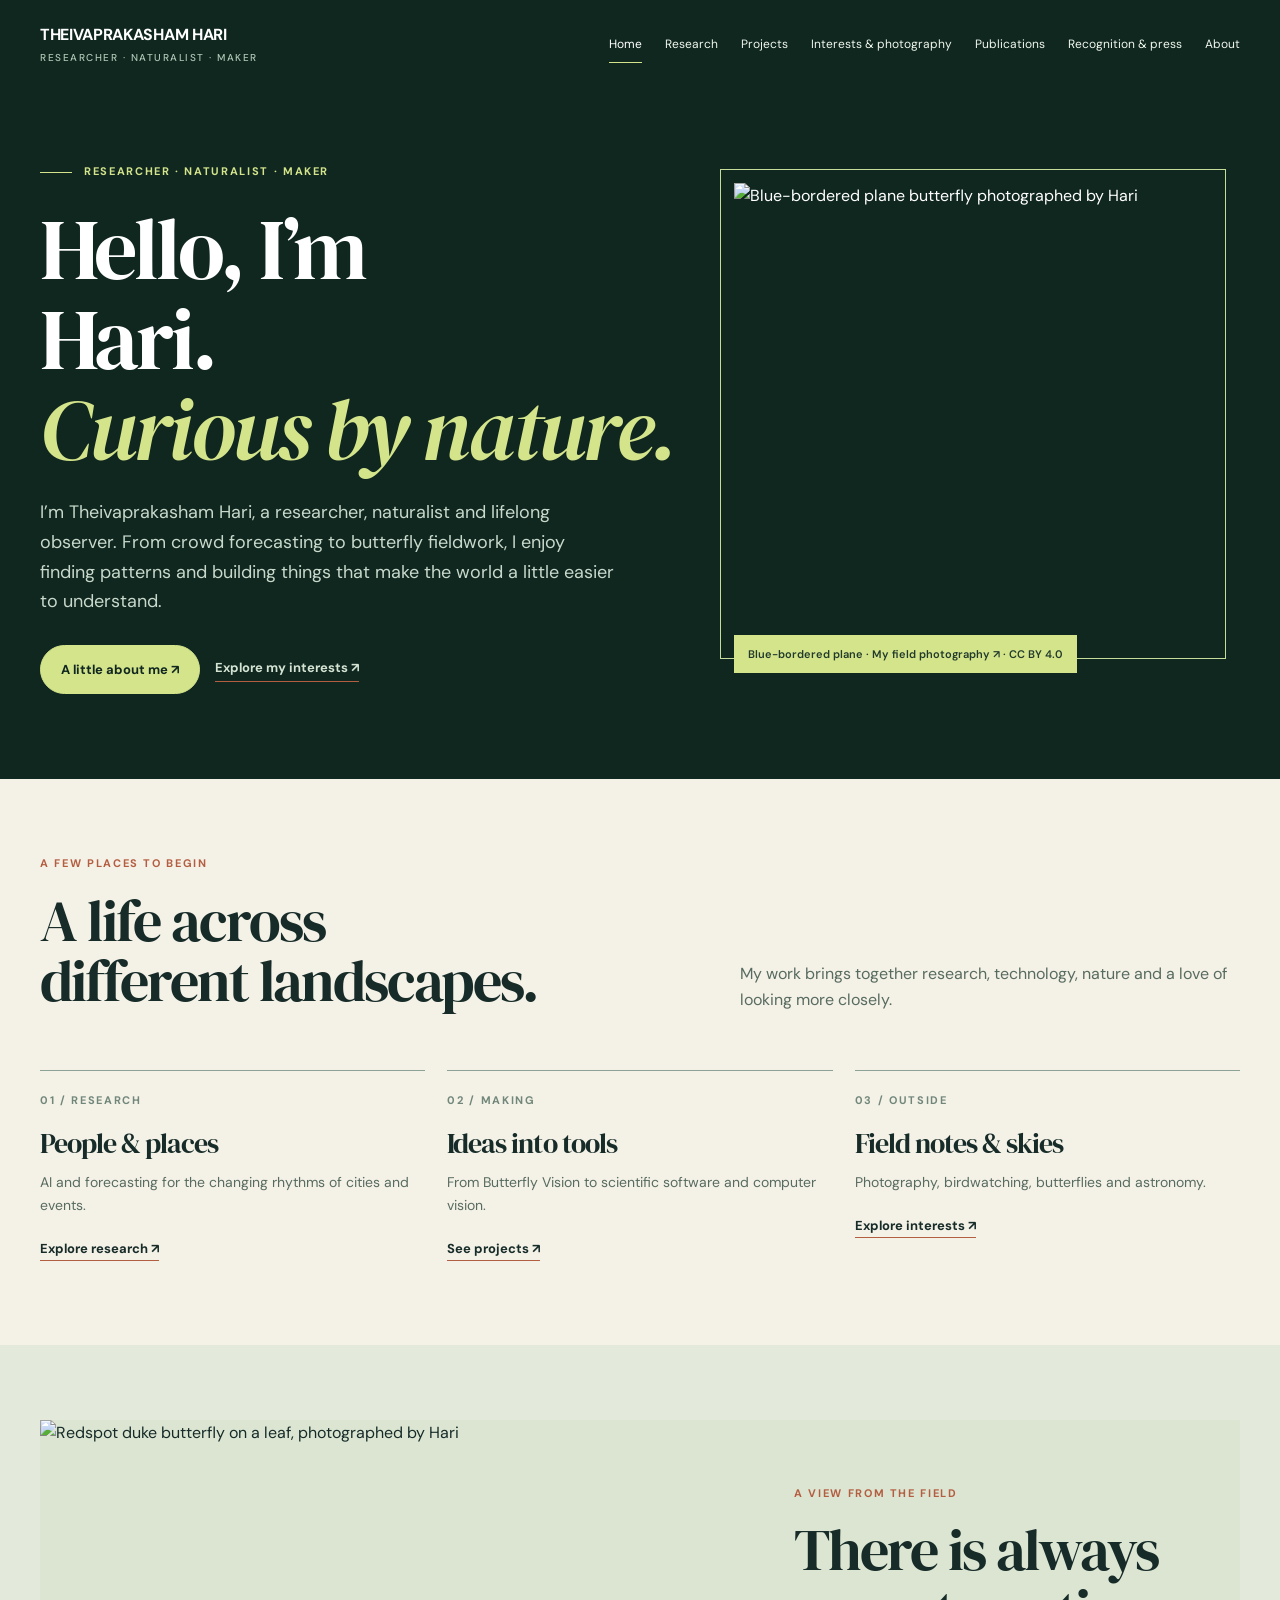
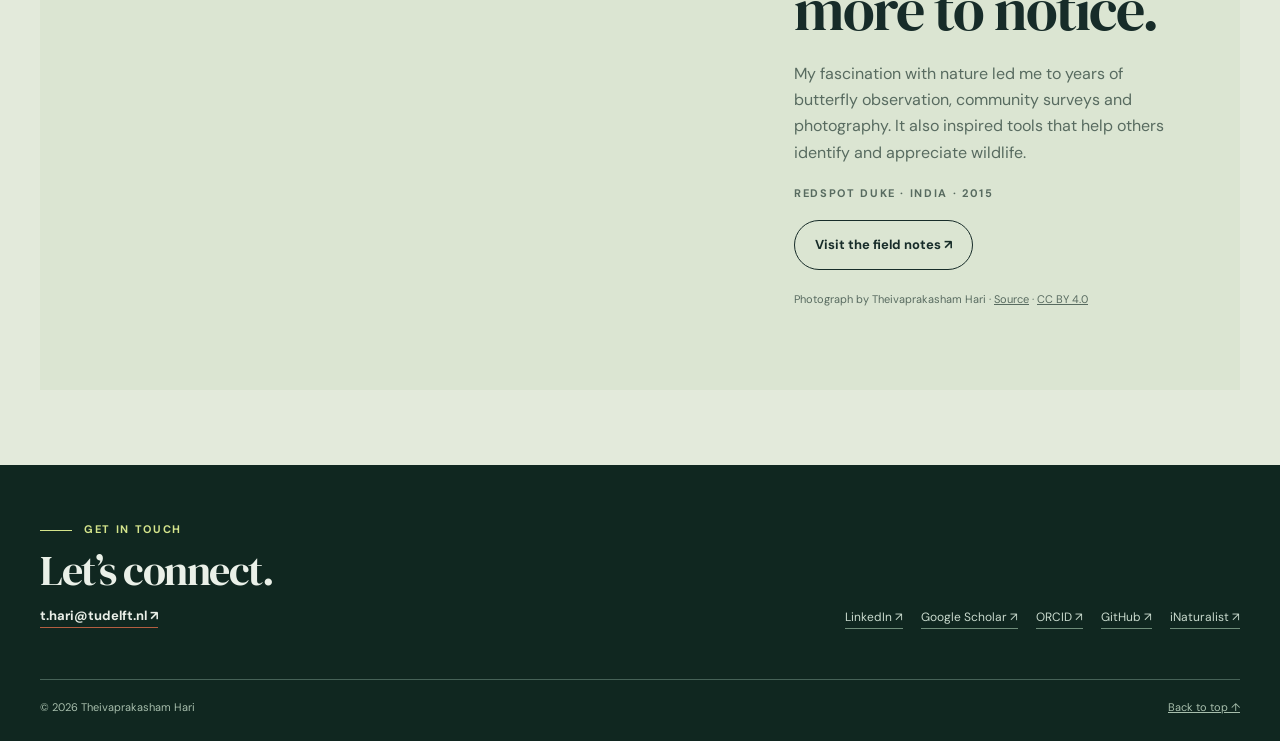
==== index.html @ 472407fd "Improve navigation contrast and photo captions" ====
<!doctype html><html lang="en"><head><meta charset="utf-8"><meta name="viewport" content="width=device-width,initial-scale=1"><meta name="description" content="Theivaprakasham Hari’s personal portfolio: research, photography, nature, projects and publications."><meta name="theme-color" content="#102720"><title>Home | Theivaprakasham Hari</title><link rel="preconnect" href="https://fonts.googleapis.com"><link rel="preconnect" href="https://fonts.gstatic.com" crossorigin><link href="https://fonts.googleapis.com/css2?family=DM+Sans:wght@400;500;600;700&family=DM+Serif+Display:ital@0;1&display=swap" rel="stylesheet"><link rel="stylesheet" href="style.css?v=20261116-nav"></head><body><a class="skip" href="#main">Skip to content</a><header class="top"><div class="wrap topline"><a class="brand" href="index.html">THEIVAPRAKASHAM HARI<small>Researcher · Naturalist · Maker</small></a><nav class="nav" aria-label="Main navigation"><a href="index.html" aria-current="page">Home</a><a href="research.html">Research</a><a href="projects.html">Projects</a><a href="interests.html">Interests & photography</a><a href="publications.html">Publications</a><a href="recognition.html">Recognition & press</a><a href="about.html">About</a></nav><details class="mobile"><summary>Menu</summary><nav aria-label="Mobile navigation"><a href="index.html" aria-current="page">Home</a><a href="research.html">Research</a><a href="projects.html">Projects</a><a href="interests.html">Interests & photography</a><a href="publications.html">Publications</a><a href="recognition.html">Recognition & press</a><a href="about.html">About</a></nav></details></div></header><main id="main"><section class="hero"><div class="wrap hero-grid"><div><div class="eyebrow">Researcher · Naturalist · Maker</div><h1>Hello, I’m<br>Hari.<br><em>Curious by nature.</em></h1><p>I’m Theivaprakasham Hari, a researcher, naturalist and lifelong observer. From crowd forecasting to butterfly fieldwork, I enjoy finding patterns and building things that make the world a little easier to understand.</p><div class="hero-actions"><a class="button light" href="about.html">A little about me ↗</a><a class="textlink" href="interests.html">Explore my interests ↗</a></div></div><div class="photo-hero"><img src="https://upload.wikimedia.org/wikipedia/commons/2/21/Bindahara_moorei_47452080.jpg" alt="Blue-bordered plane butterfly photographed by Hari"><div class="photo-caption"><a href="https://commons.wikimedia.org/wiki/File:Bindahara_moorei_47452080.jpg">Blue-bordered plane · My field photography ↗</a> · <a href="https://creativecommons.org/licenses/by/4.0/">CC BY 4.0</a></div></div></div></section><section class="section"><div class="wrap"><div class="section-head"><div><div class="kicker">A few places to begin</div><h2>A life across<br>different landscapes.</h2></div><p>My work brings together research, technology, nature and a love of looking more closely.</p></div><div class="feature-grid"><article class="feature-card"><div class="meta">01 / Research</div><h3>People &amp; places</h3><p>AI and forecasting for the changing rhythms of cities and events.</p><a class="textlink" href="research.html">Explore research ↗</a></article><article class="feature-card"><div class="meta">02 / Making</div><h3>Ideas into tools</h3><p>From Butterfly Vision to scientific software and computer vision.</p><a class="textlink" href="projects.html">See projects ↗</a></article><article class="feature-card"><div class="meta">03 / Outside</div><h3>Field notes &amp; skies</h3><p>Photography, birdwatching, butterflies and astronomy.</p><a class="textlink" href="interests.html">Explore interests ↗</a></article></div></div></section><section class="section alt"><div class="wrap image-band"><figure><img src="https://upload.wikimedia.org/wikipedia/commons/thumb/1/16/Dophla_evelina_424450911.jpg/960px-Dophla_evelina_424450911.jpg" alt="Redspot duke butterfly on a leaf, photographed by Hari" loading="lazy"></figure><div class="image-copy"><div class="kicker">A view from the field</div><h2>There is always<br>more to notice.</h2><p>My fascination with nature led me to years of butterfly observation, community surveys and photography. It also inspired tools that help others identify and appreciate wildlife.</p><p class="meta">Redspot duke · India · 2015</p><div><a class="button" href="interests.html">Visit the field notes ↗</a></div><p style="font-size:11px;margin-top:20px">Photograph by Theivaprakasham Hari · <a href="https://commons.wikimedia.org/wiki/File:Dophla_evelina_424450911.jpg">Source</a> · <a href="https://creativecommons.org/licenses/by/4.0/">CC BY 4.0</a></p></div></div></section><script>({ '#work':'research.html', '#biodiversity':'interests.html', '#publications':'publications.html', '#about':'about.html' })[location.hash] && location.replace(({ '#work':'research.html', '#biodiversity':'interests.html', '#publications':'publications.html', '#about':'about.html' })[location.hash]);</script></main><footer class="footer"><div class="wrap"><div class="footer-grid"><div><div class="eyebrow">Get in touch</div><h2>Let’s connect.</h2><a class="textlink" href="mailto:t.hari@tudelft.nl">t.hari@tudelft.nl ↗</a></div><div class="footer-nav"><a href="https://www.linkedin.com/in/theivaprakasham">LinkedIn ↗</a><a href="https://scholar.google.com/citations?user=qVr1HmcAAAAJ">Google Scholar ↗</a><a href="https://orcid.org/0000-0002-0603-8830">ORCID ↗</a><a href="https://github.com/theivaprakashamh">GitHub ↗</a><a href="https://www.inaturalist.org/users/theivaprakashamhari">iNaturalist ↗</a></div></div><div class="footnote"><span>© 2026 Theivaprakasham Hari</span><a href="#main">Back to top ↑</a></div></div></footer></body></html>
---- style.css ----
:root{--ink:#172c29;--forest:#153a30;--cream:#f4f1e7;--sage:#d5dfce;--lime:#d4e48b;--rust:#b45e41;--muted:#586b60;--line:#c4cfc0;--dark:#102720}*{box-sizing:border-box}html{scroll-behavior:smooth}body{margin:0;background:var(--cream);color:var(--ink);font:16px/1.65 'DM Sans',Arial,sans-serif}a{color:inherit}img{max-width:100%;display:block}a:focus-visible,summary:focus-visible{outline:3px solid #c16747;outline-offset:4px}.wrap{width:min(1280px,calc(100% - 80px));margin:auto}.top{background:#102720;color:#fff}.topline{min-height:90px;display:flex;align-items:center;justify-content:space-between;gap:35px}.brand{font-weight:700;text-decoration:none;line-height:1.12;white-space:nowrap;letter-spacing:-.02em}.brand small{display:block;margin-top:8px;text-transform:uppercase;color:#afc6b5;font-size:10px;letter-spacing:.15em;font-weight:500}.nav{display:flex;align-items:center;gap:23px}.nav a{font-size:12px;text-decoration:none;color:#eff7ed;white-space:nowrap;padding:8px 0;border-bottom:1px solid transparent}.nav a:hover,.nav a[aria-current=page]{border-color:var(--lime);color:white}.mobile{display:none}.hero{background:var(--dark);color:#fff}.hero-grid{display:grid;grid-template-columns:1.12fr .88fr;gap:50px;align-items:center;padding:72px 0 85px}.eyebrow,.kicker,.meta{font-size:11px;font-weight:700;text-transform:uppercase;letter-spacing:.15em}.eyebrow{color:var(--lime)}.eyebrow:before{content:'';display:inline-block;width:32px;height:1px;background:currentColor;vertical-align:middle;margin-right:12px}h1,h2,h3{font-family:'DM Serif Display',Georgia,serif;font-weight:400;letter-spacing:-.035em;line-height:1.05}h1{font-size:clamp(55px,6.7vw,100px);margin:24px 0}h1 em,h2 em{font-weight:400;color:#d4e48b}h2{font-size:clamp(39px,4.5vw,62px);margin:0 0 20px}h3{font-size:29px;margin:0 0 13px}p{margin:0 0 18px}.hero p{font-size:18px;color:#c8d9cb;max-width:580px}.photo-hero{height:490px;position:relative}.photo-hero img{width:100%;height:100%;object-fit:cover}.photo-hero:before{content:'';position:absolute;border:1px solid #c6dc9a;inset:-14px 14px 14px -14px;pointer-events:none}.photo-caption{position:absolute;bottom:0;left:0;background:var(--lime);color:#223b2d;padding:10px 14px;font-size:11px;font-weight:600}.photo-caption a{text-decoration:none}.intro{padding:80px 0 55px}.intro .lead{font-size:19px;max-width:780px;color:var(--muted)}.section{padding:75px 0}.section.alt{background:#e3eadb}.section.dark{background:var(--forest);color:white}.section.dark .muted{color:#c6d6ca}.section-head{display:flex;justify-content:space-between;align-items:end;gap:25px;margin-bottom:38px}.section-head p{max-width:500px;color:var(--muted)}.kicker{color:var(--rust);margin-bottom:18px}.lead{font-size:20px;line-height:1.65}.muted{color:var(--muted)}.button{display:inline-flex;align-items:center;gap:20px;padding:13px 20px;border:1px solid var(--ink);border-radius:100px;font-size:13px;font-weight:700;text-decoration:none}.button.light{background:var(--lime);border-color:var(--lime);color:var(--dark)}.button:hover{background:var(--ink);color:white}.hero-actions{display:flex;gap:15px;align-items:center;flex-wrap:wrap;margin-top:28px}.hero-actions .textlink{color:#d4e3d2}.textlink{font-size:13px;font-weight:700;text-decoration:none;border-bottom:1px solid var(--rust);padding-bottom:3px}.textlink:hover{border-color:currentColor}.feature-grid{display:grid;grid-template-columns:repeat(3,1fr);gap:22px}.feature-card{border-top:1px solid #8da297;padding-top:20px;min-height:200px}.feature-card .meta{color:#71877a;margin-bottom:20px}.feature-card h3{font-size:28px}.feature-card p{font-size:14px;color:var(--muted)}.image-band{display:grid;grid-template-columns:1.15fr .85fr;background:#dbe5d2}.image-band figure{margin:0;min-height:420px}.image-band img{width:100%;height:100%;max-height:530px;object-fit:cover}.image-copy{padding:clamp(35px,5vw,75px);display:flex;flex-direction:column;justify-content:center}.image-copy p{color:var(--muted)}.pagehead{background:var(--forest);color:#fff;padding:75px 0 82px}.pagehead h1{font-size:clamp(48px,6vw,76px);margin:18px 0}.pagehead p{color:#d0e0d1;max-width:740px;font-size:18px}.split{display:grid;grid-template-columns:.68fr 1.32fr;gap:70px}.split h2{font-size:clamp(36px,4vw,55px)}.stack{border-top:1px solid var(--line)}.row{display:grid;grid-template-columns:150px 1fr;gap:30px;padding:27px 0;border-bottom:1px solid var(--line)}.row .meta{color:#718477}.row h3{font-size:26px}.row p{font-size:15px;color:var(--muted);max-width:680px}.row .textlink{display:inline-block;margin-top:2px}.grid2{display:grid;grid-template-columns:repeat(2,1fr);gap:22px}.project{background:#e5ebdd;padding:32px;display:flex;flex-direction:column;min-height:260px}.project:nth-child(3n+2){background:#efdfcf}.project:nth-child(3n){background:#d8e3d4}.project p{color:var(--muted);font-size:15px}.project .textlink{align-self:flex-start;margin-top:auto}.gallery{display:grid;grid-template-columns:1.05fr .95fr;gap:24px}.gallery figure{margin:0}.gallery img{width:100%;height:400px;object-fit:cover}.gallery figure:nth-child(2) img{object-position:center}.gallery figcaption{font-size:12px;color:#60776b;padding:12px 0;line-height:1.6}.interest-list{display:grid;grid-template-columns:repeat(2,1fr);gap:0 50px}.interest{border-top:1px solid var(--line);padding:28px 0}.interest p{color:var(--muted)}.callout{background:var(--dark);color:white;padding:42px}.callout h3{color:var(--lime);font-size:36px}.callout p{color:#c9d9ce}.portrait{width:100%;aspect-ratio:1/1;object-fit:cover;max-width:420px}.about-cols{display:grid;grid-template-columns:.75fr 1.25fr;gap:75px}.milestone{display:grid;grid-template-columns:80px 1fr;gap:22px;border-top:1px solid var(--line);padding:22px 0}.milestone p{font-size:15px;color:var(--muted)}.footer{background:var(--dark);color:#eaf0e8;padding:55px 0 25px}.footer-grid{display:flex;justify-content:space-between;gap:25px;align-items:end}.footer h2{font-size:42px;margin:10px 0}.footer-nav{display:flex;gap:18px;flex-wrap:wrap}.footer-nav a{font-size:12px;color:#c9dacd;text-decoration:none;border-bottom:1px solid #6f8d7a}.footnote{margin-top:50px;border-top:1px solid #466257;padding-top:18px;font-size:11px;color:#a7beac;display:flex;justify-content:space-between}.skip{position:absolute;top:-100px;background:white;color:black;z-index:20;padding:10px}.skip:focus{top:0}@media(max-width:1050px){.nav{gap:12px}.nav a{font-size:11px}}@media(max-width:850px){.wrap{width:calc(100% - 40px)}.topline{min-height:72px}.nav{display:none}.mobile{display:block;position:relative}.mobile summary{cursor:pointer;list-style:none;border:1px solid #789185;border-radius:30px;padding:7px 14px;font-size:13px}.mobile summary::-webkit-details-marker{display:none}.mobile nav{position:absolute;z-index:10;right:0;top:43px;background:#17382d;padding:16px 25px;min-width:225px;box-shadow:0 15px 30px #0004}.mobile nav a{display:block;text-decoration:none;padding:9px 0;color:white;font-size:14px}.mobile a[aria-current=page]{color:var(--lime)}.hero-grid{grid-template-columns:1fr;gap:45px;padding:58px 0 55px}.photo-hero{height:350px}.section{padding:58px 0}.intro{padding:55px 0 35px}.feature-grid{grid-template-columns:1fr}.feature-card{min-height:0;padding-bottom:20px}.image-band,.split,.about-cols{grid-template-columns:1fr;gap:0}.image-band figure{min-height:280px}.image-band img{height:320px}.split>div:first-child{margin-bottom:25px}.gallery img{height:300px}.pagehead{padding:55px 0 60px}.footer-grid{align-items:start;flex-direction:column}}@media(max-width:540px){.grid2,.gallery,.interest-list{grid-template-columns:1fr}.row{grid-template-columns:1fr;gap:8px}.gallery img{height:310px}.hero h1{font-size:54px}.section-head{display:block}.photo-hero{height:300px}.footnote{gap:20px;flex-wrap:wrap}}@media(prefers-reduced-motion:reduce){html{scroll-behavior:auto}}
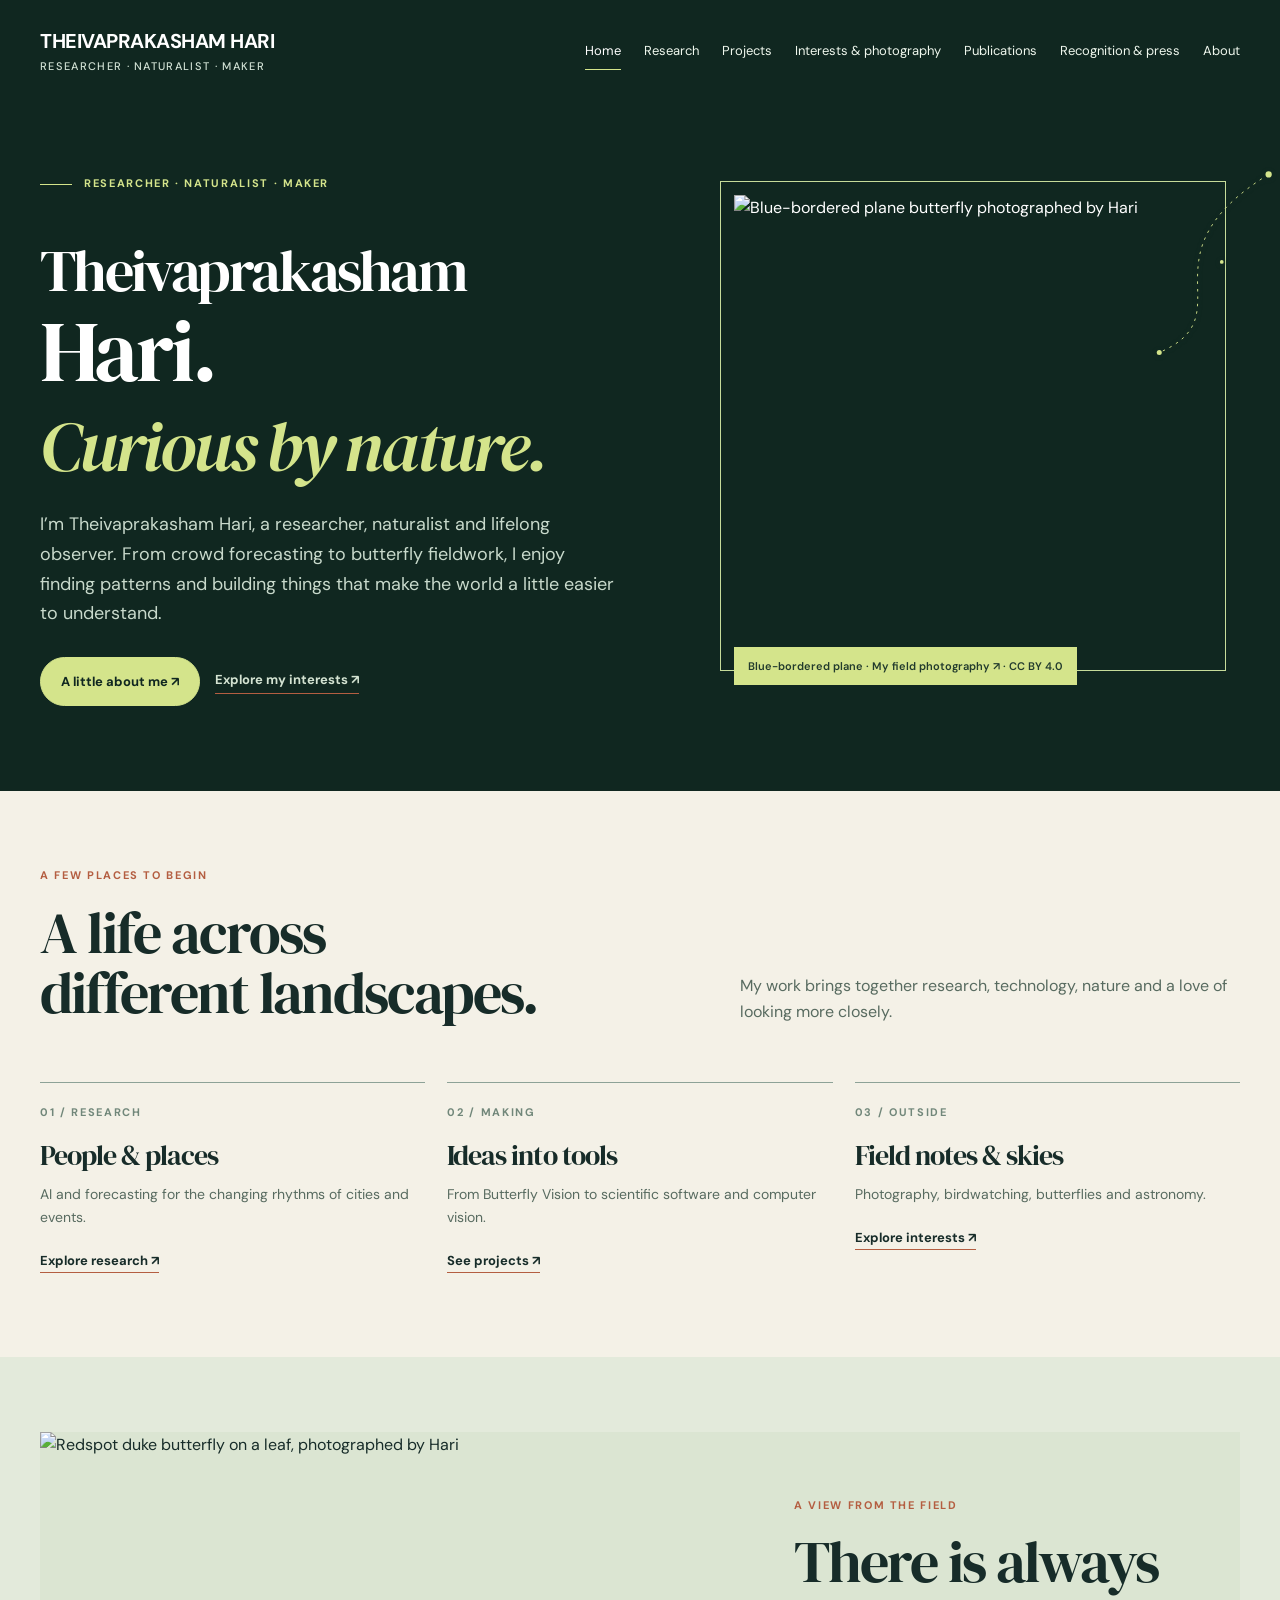
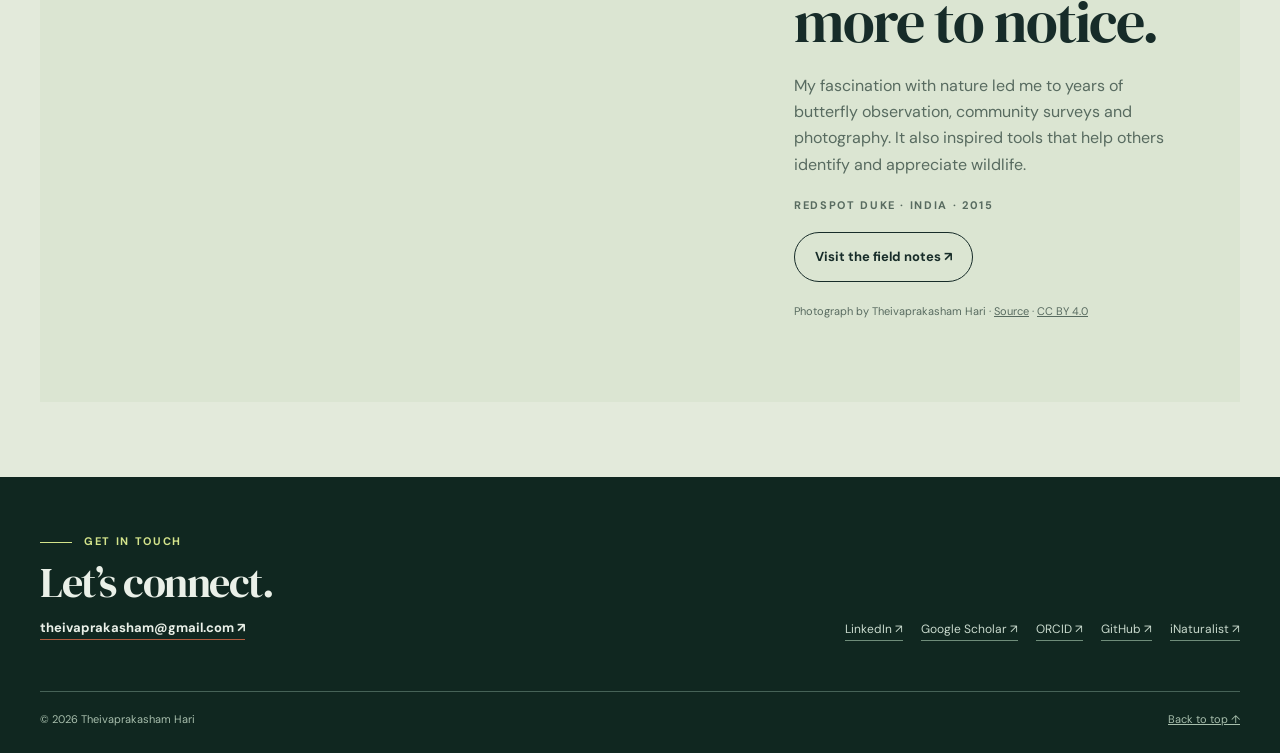
==== commit ff36f7f6: "Refresh personal introduction and responsive navigation" ====
--- a/index.html
+++ b/index.html
@@ -1 +1 @@
-<!doctype html><html lang="en"><head><meta charset="utf-8"><meta name="viewport" content="width=device-width,initial-scale=1"><meta name="description" content="Theivaprakasham Hari’s personal portfolio: research, photography, nature, projects and publications."><meta name="theme-color" content="#102720"><title>Home | Theivaprakasham Hari</title><link rel="preconnect" href="https://fonts.googleapis.com"><link rel="preconnect" href="https://fonts.gstatic.com" crossorigin><link href="https://fonts.googleapis.com/css2?family=DM+Sans:wght@400;500;600;700&family=DM+Serif+Display:ital@0;1&display=swap" rel="stylesheet"><link rel="stylesheet" href="style.css?v=20261116-nav"></head><body><a class="skip" href="#main">Skip to content</a><header class="top"><div class="wrap topline"><a class="brand" href="index.html">THEIVAPRAKASHAM HARI<small>Researcher · Naturalist · Maker</small></a><nav class="nav" aria-label="Main navigation"><a href="index.html" aria-current="page">Home</a><a href="research.html">Research</a><a href="projects.html">Projects</a><a href="interests.html">Interests & photography</a><a href="publications.html">Publications</a><a href="recognition.html">Recognition & press</a><a href="about.html">About</a></nav><details class="mobile"><summary>Menu</summary><nav aria-label="Mobile navigation"><a href="index.html" aria-current="page">Home</a><a href="research.html">Research</a><a href="projects.html">Projects</a><a href="interests.html">Interests & photography</a><a href="publications.html">Publications</a><a href="recognition.html">Recognition & press</a><a href="about.html">About</a></nav></details></div></header><main id="main"><section class="hero"><div class="wrap hero-grid"><div><div class="eyebrow">Researcher · Naturalist · Maker</div><h1>Hello, I’m<br>Hari.<br><em>Curious by nature.</em></h1><p>I’m Theivaprakasham Hari, a researcher, naturalist and lifelong observer. From crowd forecasting to butterfly fieldwork, I enjoy finding patterns and building things that make the world a little easier to understand.</p><div class="hero-actions"><a class="button light" href="about.html">A little about me ↗</a><a class="textlink" href="interests.html">Explore my interests ↗</a></div></div><div class="photo-hero"><img src="https://upload.wikimedia.org/wikipedia/commons/2/21/Bindahara_moorei_47452080.jpg" alt="Blue-bordered plane butterfly photographed by Hari"><div class="photo-caption"><a href="https://commons.wikimedia.org/wiki/File:Bindahara_moorei_47452080.jpg">Blue-bordered plane · My field photography ↗</a> · <a href="https://creativecommons.org/licenses/by/4.0/">CC BY 4.0</a></div></div></div></section><section class="section"><div class="wrap"><div class="section-head"><div><div class="kicker">A few places to begin</div><h2>A life across<br>different landscapes.</h2></div><p>My work brings together research, technology, nature and a love of looking more closely.</p></div><div class="feature-grid"><article class="feature-card"><div class="meta">01 / Research</div><h3>People &amp; places</h3><p>AI and forecasting for the changing rhythms of cities and events.</p><a class="textlink" href="research.html">Explore research ↗</a></article><article class="feature-card"><div class="meta">02 / Making</div><h3>Ideas into tools</h3><p>From Butterfly Vision to scientific software and computer vision.</p><a class="textlink" href="projects.html">See projects ↗</a></article><article class="feature-card"><div class="meta">03 / Outside</div><h3>Field notes &amp; skies</h3><p>Photography, birdwatching, butterflies and astronomy.</p><a class="textlink" href="interests.html">Explore interests ↗</a></article></div></div></section><section class="section alt"><div class="wrap image-band"><figure><img src="https://upload.wikimedia.org/wikipedia/commons/thumb/1/16/Dophla_evelina_424450911.jpg/960px-Dophla_evelina_424450911.jpg" alt="Redspot duke butterfly on a leaf, photographed by Hari" loading="lazy"></figure><div class="image-copy"><div class="kicker">A view from the field</div><h2>There is always<br>more to notice.</h2><p>My fascination with nature led me to years of butterfly observation, community surveys and photography. It also inspired tools that help others identify and appreciate wildlife.</p><p class="meta">Redspot duke · India · 2015</p><div><a class="button" href="interests.html">Visit the field notes ↗</a></div><p style="font-size:11px;margin-top:20px">Photograph by Theivaprakasham Hari · <a href="https://commons.wikimedia.org/wiki/File:Dophla_evelina_424450911.jpg">Source</a> · <a href="https://creativecommons.org/licenses/by/4.0/">CC BY 4.0</a></p></div></div></section><script>({ '#work':'research.html', '#biodiversity':'interests.html', '#publications':'publications.html', '#about':'about.html' })[location.hash] && location.replace(({ '#work':'research.html', '#biodiversity':'interests.html', '#publications':'publications.html', '#about':'about.html' })[location.hash]);</script></main><footer class="footer"><div class="wrap"><div class="footer-grid"><div><div class="eyebrow">Get in touch</div><h2>Let’s connect.</h2><a class="textlink" href="mailto:t.hari@tudelft.nl">t.hari@tudelft.nl ↗</a></div><div class="footer-nav"><a href="https://www.linkedin.com/in/theivaprakasham">LinkedIn ↗</a><a href="https://scholar.google.com/citations?user=qVr1HmcAAAAJ">Google Scholar ↗</a><a href="https://orcid.org/0000-0002-0603-8830">ORCID ↗</a><a href="https://github.com/theivaprakashamh">GitHub ↗</a><a href="https://www.inaturalist.org/users/theivaprakashamhari">iNaturalist ↗</a></div></div><div class="footnote"><span>© 2026 Theivaprakasham Hari</span><a href="#main">Back to top ↑</a></div></div></footer></body></html>+<!doctype html><html lang="en"><head><meta charset="utf-8"><meta name="viewport" content="width=device-width,initial-scale=1"><meta name="description" content="Theivaprakasham Hari’s personal portfolio: research, photography, nature, projects and publications."><meta name="theme-color" content="#102720"><title>Home | Theivaprakasham Hari</title><link rel="preconnect" href="https://fonts.googleapis.com"><link rel="preconnect" href="https://fonts.gstatic.com" crossorigin><link href="https://fonts.googleapis.com/css2?family=DM+Sans:wght@400;500;600;700&family=DM+Serif+Display:ital@0;1&display=swap" rel="stylesheet"><link rel="stylesheet" href="style.css?v=20261116-personal"></head><body><a class="skip" href="#main">Skip to content</a><header class="top"><div class="wrap topline"><a class="brand" href="index.html?v=20261116-personal">THEIVAPRAKASHAM HARI<small>Researcher · Naturalist · Maker</small></a><nav class="nav" aria-label="Main navigation"><a href="index.html?v=20261116-personal" aria-current="page">Home</a><a href="research.html?v=20261116-personal">Research</a><a href="projects.html?v=20261116-personal">Projects</a><a href="interests.html?v=20261116-personal">Interests & photography</a><a href="publications.html?v=20261116-personal">Publications</a><a href="recognition.html?v=20261116-personal">Recognition & press</a><a href="about.html?v=20261116-personal">About</a></nav><details class="mobile"><summary>Menu</summary><nav aria-label="Mobile navigation"><a href="index.html?v=20261116-personal" aria-current="page">Home</a><a href="research.html?v=20261116-personal">Research</a><a href="projects.html?v=20261116-personal">Projects</a><a href="interests.html?v=20261116-personal">Interests & photography</a><a href="publications.html?v=20261116-personal">Publications</a><a href="recognition.html?v=20261116-personal">Recognition & press</a><a href="about.html?v=20261116-personal">About</a></nav></details></div></header><main id="main"><section class="hero"><div class="wrap hero-grid"><div><div class="eyebrow">Researcher · Naturalist · Maker</div><h1 class="hero-title"><span>Theivaprakasham</span><br>Hari.<br><em>Curious by nature.</em></h1><p>I’m Theivaprakasham Hari, a researcher, naturalist and lifelong observer. From crowd forecasting to butterfly fieldwork, I enjoy finding patterns and building things that make the world a little easier to understand.</p><div class="hero-actions"><a class="button light" href="about.html?v=20261116-personal">A little about me ↗</a><a class="textlink" href="interests.html?v=20261116-personal">Explore my interests ↗</a></div></div><div class="photo-hero"><svg class="field-trail" viewBox="0 0 200 340" fill="none" aria-hidden="true"><path d="M10 310 C150 250 -25 155 185 25" stroke="currentColor" stroke-width="1.5" stroke-dasharray="4 8"/><circle cx="10" cy="310" r="4" fill="currentColor"/><circle cx="185" cy="25" r="5" fill="currentColor"/><circle cx="110" cy="165" r="3" fill="currentColor"/></svg><img src="https://upload.wikimedia.org/wikipedia/commons/2/21/Bindahara_moorei_47452080.jpg" alt="Blue-bordered plane butterfly photographed by Hari"><div class="photo-caption"><a href="https://commons.wikimedia.org/wiki/File:Bindahara_moorei_47452080.jpg">Blue-bordered plane · My field photography ↗</a> · <a href="https://creativecommons.org/licenses/by/4.0/">CC BY 4.0</a></div></div></div></section><section class="section"><div class="wrap"><div class="section-head"><div><div class="kicker">A few places to begin</div><h2>A life across<br>different landscapes.</h2></div><p>My work brings together research, technology, nature and a love of looking more closely.</p></div><div class="feature-grid"><article class="feature-card"><div class="meta">01 / Research</div><h3>People &amp; places</h3><p>AI and forecasting for the changing rhythms of cities and events.</p><a class="textlink" href="research.html?v=20261116-personal">Explore research ↗</a></article><article class="feature-card"><div class="meta">02 / Making</div><h3>Ideas into tools</h3><p>From Butterfly Vision to scientific software and computer vision.</p><a class="textlink" href="projects.html?v=20261116-personal">See projects ↗</a></article><article class="feature-card"><div class="meta">03 / Outside</div><h3>Field notes &amp; skies</h3><p>Photography, birdwatching, butterflies and astronomy.</p><a class="textlink" href="interests.html?v=20261116-personal">Explore interests ↗</a></article></div></div></section><section class="section alt"><div class="wrap image-band"><figure><img src="https://upload.wikimedia.org/wikipedia/commons/thumb/1/16/Dophla_evelina_424450911.jpg/960px-Dophla_evelina_424450911.jpg" alt="Redspot duke butterfly on a leaf, photographed by Hari" loading="lazy"></figure><div class="image-copy"><div class="kicker">A view from the field</div><h2>There is always<br>more to notice.</h2><p>My fascination with nature led me to years of butterfly observation, community surveys and photography. It also inspired tools that help others identify and appreciate wildlife.</p><p class="meta">Redspot duke · India · 2015</p><div><a class="button" href="interests.html?v=20261116-personal">Visit the field notes ↗</a></div><p style="font-size:11px;margin-top:20px">Photograph by Theivaprakasham Hari · <a href="https://commons.wikimedia.org/wiki/File:Dophla_evelina_424450911.jpg">Source</a> · <a href="https://creativecommons.org/licenses/by/4.0/">CC BY 4.0</a></p></div></div></section><script>({ '#work':'research.html', '#biodiversity':'interests.html', '#publications':'publications.html', '#about':'about.html' })[location.hash] && location.replace(({ '#work':'research.html', '#biodiversity':'interests.html', '#publications':'publications.html', '#about':'about.html' })[location.hash]);</script></main><footer class="footer"><div class="wrap"><div class="footer-grid"><div><div class="eyebrow">Get in touch</div><h2>Let’s connect.</h2><a class="textlink" href="mailto:theivaprakasham@gmail.com">theivaprakasham@gmail.com ↗</a></div><div class="footer-nav"><a href="https://www.linkedin.com/in/theivaprakasham">LinkedIn ↗</a><a href="https://scholar.google.com/citations?user=qVr1HmcAAAAJ">Google Scholar ↗</a><a href="https://orcid.org/0000-0002-0603-8830">ORCID ↗</a><a href="https://github.com/theivaprakashamh">GitHub ↗</a><a href="https://www.inaturalist.org/users/theivaprakashamhari">iNaturalist ↗</a></div></div><div class="footnote"><span>© 2026 Theivaprakasham Hari</span><a href="#main">Back to top ↑</a></div></div></footer></body></html>
--- a/style.css
+++ b/style.css
@@ -1,2 +1,27 @@
 
 :root{--ink:#172c29;--forest:#153a30;--cream:#f4f1e7;--sage:#d5dfce;--lime:#d4e48b;--rust:#b45e41;--muted:#586b60;--line:#c4cfc0;--dark:#102720}*{box-sizing:border-box}html{scroll-behavior:smooth}body{margin:0;background:var(--cream);color:var(--ink);font:16px/1.65 'DM Sans',Arial,sans-serif}a{color:inherit}img{max-width:100%;display:block}a:focus-visible,summary:focus-visible{outline:3px solid #c16747;outline-offset:4px}.wrap{width:min(1280px,calc(100% - 80px));margin:auto}.top{background:#102720;color:#fff}.topline{min-height:90px;display:flex;align-items:center;justify-content:space-between;gap:35px}.brand{font-weight:700;text-decoration:none;line-height:1.12;white-space:nowrap;letter-spacing:-.02em}.brand small{display:block;margin-top:8px;text-transform:uppercase;color:#afc6b5;font-size:10px;letter-spacing:.15em;font-weight:500}.nav{display:flex;align-items:center;gap:23px}.nav a{font-size:12px;text-decoration:none;color:#eff7ed;white-space:nowrap;padding:8px 0;border-bottom:1px solid transparent}.nav a:hover,.nav a[aria-current=page]{border-color:var(--lime);color:white}.mobile{display:none}.hero{background:var(--dark);color:#fff}.hero-grid{display:grid;grid-template-columns:1.12fr .88fr;gap:50px;align-items:center;padding:72px 0 85px}.eyebrow,.kicker,.meta{font-size:11px;font-weight:700;text-transform:uppercase;letter-spacing:.15em}.eyebrow{color:var(--lime)}.eyebrow:before{content:'';display:inline-block;width:32px;height:1px;background:currentColor;vertical-align:middle;margin-right:12px}h1,h2,h3{font-family:'DM Serif Display',Georgia,serif;font-weight:400;letter-spacing:-.035em;line-height:1.05}h1{font-size:clamp(55px,6.7vw,100px);margin:24px 0}h1 em,h2 em{font-weight:400;color:#d4e48b}h2{font-size:clamp(39px,4.5vw,62px);margin:0 0 20px}h3{font-size:29px;margin:0 0 13px}p{margin:0 0 18px}.hero p{font-size:18px;color:#c8d9cb;max-width:580px}.photo-hero{height:490px;position:relative}.photo-hero img{width:100%;height:100%;object-fit:cover}.photo-hero:before{content:'';position:absolute;border:1px solid #c6dc9a;inset:-14px 14px 14px -14px;pointer-events:none}.photo-caption{position:absolute;bottom:0;left:0;background:var(--lime);color:#223b2d;padding:10px 14px;font-size:11px;font-weight:600}.photo-caption a{text-decoration:none}.intro{padding:80px 0 55px}.intro .lead{font-size:19px;max-width:780px;color:var(--muted)}.section{padding:75px 0}.section.alt{background:#e3eadb}.section.dark{background:var(--forest);color:white}.section.dark .muted{color:#c6d6ca}.section-head{display:flex;justify-content:space-between;align-items:end;gap:25px;margin-bottom:38px}.section-head p{max-width:500px;color:var(--muted)}.kicker{color:var(--rust);margin-bottom:18px}.lead{font-size:20px;line-height:1.65}.muted{color:var(--muted)}.button{display:inline-flex;align-items:center;gap:20px;padding:13px 20px;border:1px solid var(--ink);border-radius:100px;font-size:13px;font-weight:700;text-decoration:none}.button.light{background:var(--lime);border-color:var(--lime);color:var(--dark)}.button:hover{background:var(--ink);color:white}.hero-actions{display:flex;gap:15px;align-items:center;flex-wrap:wrap;margin-top:28px}.hero-actions .textlink{color:#d4e3d2}.textlink{font-size:13px;font-weight:700;text-decoration:none;border-bottom:1px solid var(--rust);padding-bottom:3px}.textlink:hover{border-color:currentColor}.feature-grid{display:grid;grid-template-columns:repeat(3,1fr);gap:22px}.feature-card{border-top:1px solid #8da297;padding-top:20px;min-height:200px}.feature-card .meta{color:#71877a;margin-bottom:20px}.feature-card h3{font-size:28px}.feature-card p{font-size:14px;color:var(--muted)}.image-band{display:grid;grid-template-columns:1.15fr .85fr;background:#dbe5d2}.image-band figure{margin:0;min-height:420px}.image-band img{width:100%;height:100%;max-height:530px;object-fit:cover}.image-copy{padding:clamp(35px,5vw,75px);display:flex;flex-direction:column;justify-content:center}.image-copy p{color:var(--muted)}.pagehead{background:var(--forest);color:#fff;padding:75px 0 82px}.pagehead h1{font-size:clamp(48px,6vw,76px);margin:18px 0}.pagehead p{color:#d0e0d1;max-width:740px;font-size:18px}.split{display:grid;grid-template-columns:.68fr 1.32fr;gap:70px}.split h2{font-size:clamp(36px,4vw,55px)}.stack{border-top:1px solid var(--line)}.row{display:grid;grid-template-columns:150px 1fr;gap:30px;padding:27px 0;border-bottom:1px solid var(--line)}.row .meta{color:#718477}.row h3{font-size:26px}.row p{font-size:15px;color:var(--muted);max-width:680px}.row .textlink{display:inline-block;margin-top:2px}.grid2{display:grid;grid-template-columns:repeat(2,1fr);gap:22px}.project{background:#e5ebdd;padding:32px;display:flex;flex-direction:column;min-height:260px}.project:nth-child(3n+2){background:#efdfcf}.project:nth-child(3n){background:#d8e3d4}.project p{color:var(--muted);font-size:15px}.project .textlink{align-self:flex-start;margin-top:auto}.gallery{display:grid;grid-template-columns:1.05fr .95fr;gap:24px}.gallery figure{margin:0}.gallery img{width:100%;height:400px;object-fit:cover}.gallery figure:nth-child(2) img{object-position:center}.gallery figcaption{font-size:12px;color:#60776b;padding:12px 0;line-height:1.6}.interest-list{display:grid;grid-template-columns:repeat(2,1fr);gap:0 50px}.interest{border-top:1px solid var(--line);padding:28px 0}.interest p{color:var(--muted)}.callout{background:var(--dark);color:white;padding:42px}.callout h3{color:var(--lime);font-size:36px}.callout p{color:#c9d9ce}.portrait{width:100%;aspect-ratio:1/1;object-fit:cover;max-width:420px}.about-cols{display:grid;grid-template-columns:.75fr 1.25fr;gap:75px}.milestone{display:grid;grid-template-columns:80px 1fr;gap:22px;border-top:1px solid var(--line);padding:22px 0}.milestone p{font-size:15px;color:var(--muted)}.footer{background:var(--dark);color:#eaf0e8;padding:55px 0 25px}.footer-grid{display:flex;justify-content:space-between;gap:25px;align-items:end}.footer h2{font-size:42px;margin:10px 0}.footer-nav{display:flex;gap:18px;flex-wrap:wrap}.footer-nav a{font-size:12px;color:#c9dacd;text-decoration:none;border-bottom:1px solid #6f8d7a}.footnote{margin-top:50px;border-top:1px solid #466257;padding-top:18px;font-size:11px;color:#a7beac;display:flex;justify-content:space-between}.skip{position:absolute;top:-100px;background:white;color:black;z-index:20;padding:10px}.skip:focus{top:0}@media(max-width:1050px){.nav{gap:12px}.nav a{font-size:11px}}@media(max-width:850px){.wrap{width:calc(100% - 40px)}.topline{min-height:72px}.nav{display:none}.mobile{display:block;position:relative}.mobile summary{cursor:pointer;list-style:none;border:1px solid #789185;border-radius:30px;padding:7px 14px;font-size:13px}.mobile summary::-webkit-details-marker{display:none}.mobile nav{position:absolute;z-index:10;right:0;top:43px;background:#17382d;padding:16px 25px;min-width:225px;box-shadow:0 15px 30px #0004}.mobile nav a{display:block;text-decoration:none;padding:9px 0;color:white;font-size:14px}.mobile a[aria-current=page]{color:var(--lime)}.hero-grid{grid-template-columns:1fr;gap:45px;padding:58px 0 55px}.photo-hero{height:350px}.section{padding:58px 0}.intro{padding:55px 0 35px}.feature-grid{grid-template-columns:1fr}.feature-card{min-height:0;padding-bottom:20px}.image-band,.split,.about-cols{grid-template-columns:1fr;gap:0}.image-band figure{min-height:280px}.image-band img{height:320px}.split>div:first-child{margin-bottom:25px}.gallery img{height:300px}.pagehead{padding:55px 0 60px}.footer-grid{align-items:start;flex-direction:column}}@media(max-width:540px){.grid2,.gallery,.interest-list{grid-template-columns:1fr}.row{grid-template-columns:1fr;gap:8px}.gallery img{height:310px}.hero h1{font-size:54px}.section-head{display:block}.photo-hero{height:300px}.footnote{gap:20px;flex-wrap:wrap}}@media(prefers-reduced-motion:reduce){html{scroll-behavior:auto}}
+
+
+/* Personal identity and responsive navigation */
+.topline{min-height:102px;gap:26px}
+.brand{font-size:20px;letter-spacing:-.025em;color:#fff}
+.brand small{font-size:11px;letter-spacing:.12em;color:#d1e1d4}
+.nav a{font-size:13px;color:#eff7ed}
+.hero-grid>div,.split>div,.about-cols>div{min-width:0}
+.hero-title span{font-size:clamp(2.15rem,4.5vw,4.65rem);letter-spacing:-.045em;overflow-wrap:anywhere}
+.hero-title em{font-size:clamp(2.75rem,5.5vw,5.6rem)}
+.photo-hero{isolation:isolate}
+.photo-hero img{position:relative;z-index:1}
+.photo-caption{z-index:2}
+.field-trail{position:absolute;z-index:2;width:125px;height:220px;right:-38px;top:-40px;color:#d4e48b;pointer-events:none;filter:drop-shadow(0 1px 2px #102720)}
+.field-trail path{stroke-dashoffset:150;animation:trace 16s linear infinite}
+.field-trail circle{animation:twinkle 4s ease-in-out infinite alternate}
+.field-trail circle:nth-of-type(2){animation-delay:-1.5s}
+@keyframes trace{to{stroke-dashoffset:0}}
+@keyframes twinkle{from{opacity:.45}to{opacity:1}}
+.feature-card{transition:transform .25s ease,border-color .25s ease}
+.feature-card:hover{transform:translateY(-5px);border-color:var(--rust)}
+@media(max-width:1160px){.nav{display:none}.mobile{display:block;position:relative}.mobile summary{cursor:pointer;list-style:none;border:1px solid #a8bfb0;border-radius:30px;padding:8px 15px;font-size:14px}.mobile summary::-webkit-details-marker{display:none}.mobile nav{position:absolute;z-index:10;right:0;top:45px;background:#17382d;padding:16px 25px;min-width:225px;box-shadow:0 15px 30px #0004}.mobile nav a{display:block;text-decoration:none;padding:9px 0;color:white;font-size:15px}.mobile a[aria-current=page]{color:var(--lime)}}
+@media(max-width:850px){.topline{min-height:82px}.brand{font-size:19px}.hero-title span{font-size:clamp(2.2rem,7vw,4.4rem)}.field-trail{right:-14px;width:95px;height:165px}.hero-grid{gap:45px}}
+@media(max-width:540px){.wrap{width:calc(100% - 32px)}.topline{gap:10px}.brand{font-size:clamp(15px,4.3vw,19px)}.brand small{font-size:10px;letter-spacing:.08em}.mobile summary{font-size:13px;padding:7px 11px}.hero-title span{font-size:clamp(1.85rem,8.7vw,2.9rem)}.hero-title em{font-size:clamp(2.45rem,11vw,3.5rem)}.hero-grid{padding-top:46px}.photo-hero{height:auto;aspect-ratio:4/3}.photo-caption{max-width:100%;line-height:1.4}.field-trail{right:-8px;top:-23px}.footer a{overflow-wrap:anywhere}}
+@media(prefers-reduced-motion:reduce){.field-trail path,.field-trail circle{animation:none}.feature-card{transition:none}.feature-card:hover{transform:none}}
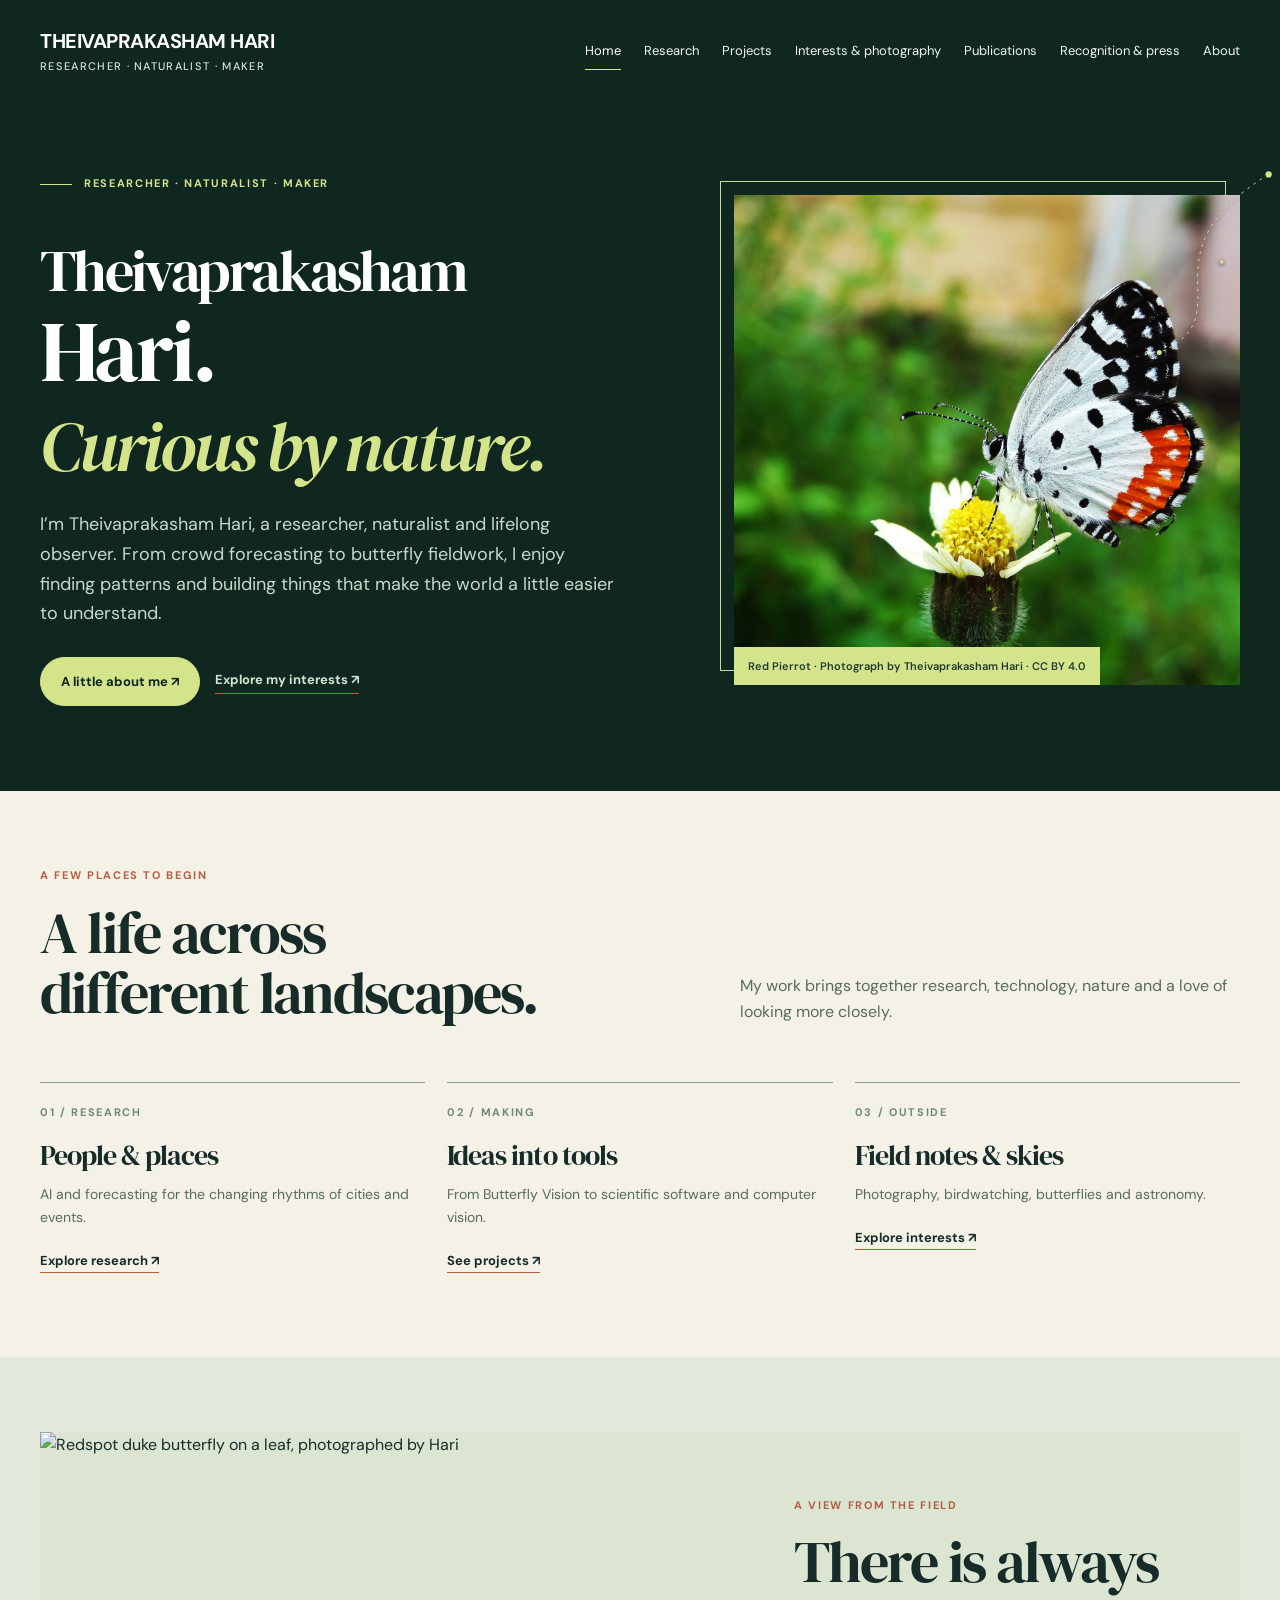
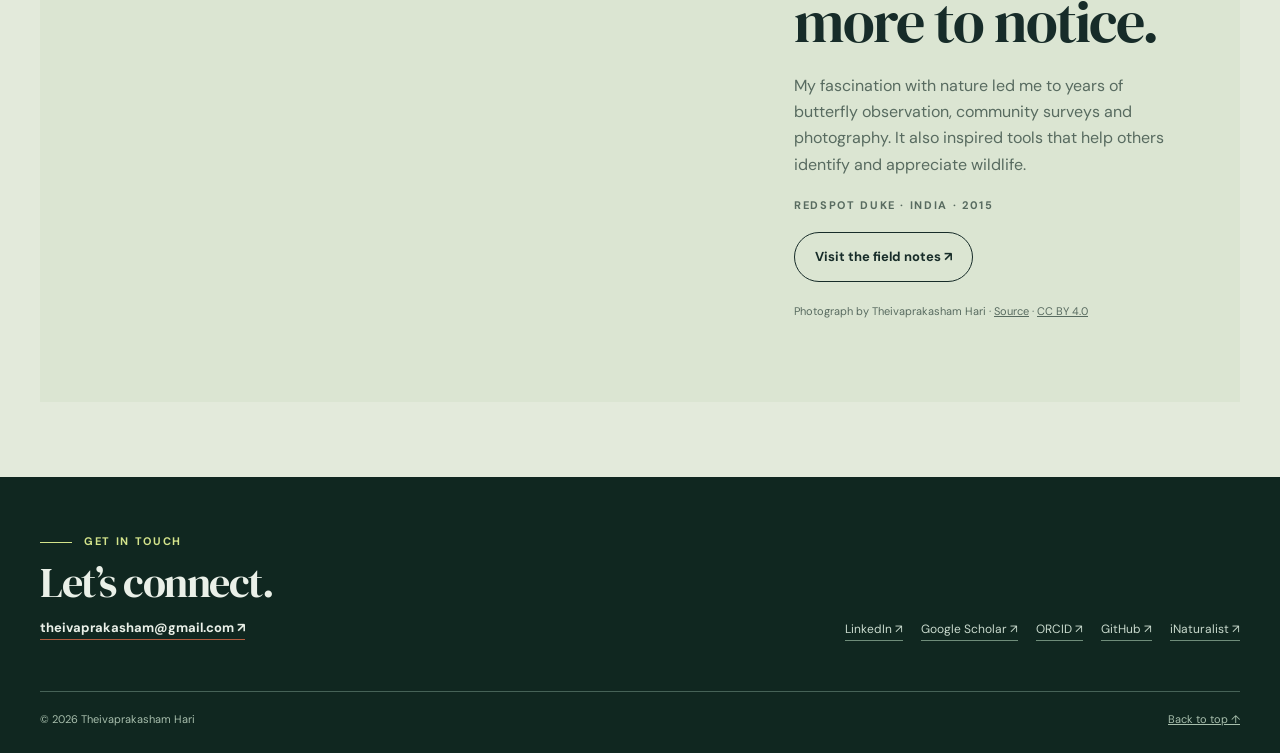
==== commit f3a531a8: "Add Red Pierrot photograph and scroll animation" ====
--- a/index.html
+++ b/index.html
@@ -1 +1 @@
-<!doctype html><html lang="en"><head><meta charset="utf-8"><meta name="viewport" content="width=device-width,initial-scale=1"><meta name="description" content="Theivaprakasham Hari’s personal portfolio: research, photography, nature, projects and publications."><meta name="theme-color" content="#102720"><title>Home | Theivaprakasham Hari</title><link rel="preconnect" href="https://fonts.googleapis.com"><link rel="preconnect" href="https://fonts.gstatic.com" crossorigin><link href="https://fonts.googleapis.com/css2?family=DM+Sans:wght@400;500;600;700&family=DM+Serif+Display:ital@0;1&display=swap" rel="stylesheet"><link rel="stylesheet" href="style.css?v=20261116-personal"></head><body><a class="skip" href="#main">Skip to content</a><header class="top"><div class="wrap topline"><a class="brand" href="index.html?v=20261116-personal">THEIVAPRAKASHAM HARI<small>Researcher · Naturalist · Maker</small></a><nav class="nav" aria-label="Main navigation"><a href="index.html?v=20261116-personal" aria-current="page">Home</a><a href="research.html?v=20261116-personal">Research</a><a href="projects.html?v=20261116-personal">Projects</a><a href="interests.html?v=20261116-personal">Interests & photography</a><a href="publications.html?v=20261116-personal">Publications</a><a href="recognition.html?v=20261116-personal">Recognition & press</a><a href="about.html?v=20261116-personal">About</a></nav><details class="mobile"><summary>Menu</summary><nav aria-label="Mobile navigation"><a href="index.html?v=20261116-personal" aria-current="page">Home</a><a href="research.html?v=20261116-personal">Research</a><a href="projects.html?v=20261116-personal">Projects</a><a href="interests.html?v=20261116-personal">Interests & photography</a><a href="publications.html?v=20261116-personal">Publications</a><a href="recognition.html?v=20261116-personal">Recognition & press</a><a href="about.html?v=20261116-personal">About</a></nav></details></div></header><main id="main"><section class="hero"><div class="wrap hero-grid"><div><div class="eyebrow">Researcher · Naturalist · Maker</div><h1 class="hero-title"><span>Theivaprakasham</span><br>Hari.<br><em>Curious by nature.</em></h1><p>I’m Theivaprakasham Hari, a researcher, naturalist and lifelong observer. From crowd forecasting to butterfly fieldwork, I enjoy finding patterns and building things that make the world a little easier to understand.</p><div class="hero-actions"><a class="button light" href="about.html?v=20261116-personal">A little about me ↗</a><a class="textlink" href="interests.html?v=20261116-personal">Explore my interests ↗</a></div></div><div class="photo-hero"><svg class="field-trail" viewBox="0 0 200 340" fill="none" aria-hidden="true"><path d="M10 310 C150 250 -25 155 185 25" stroke="currentColor" stroke-width="1.5" stroke-dasharray="4 8"/><circle cx="10" cy="310" r="4" fill="currentColor"/><circle cx="185" cy="25" r="5" fill="currentColor"/><circle cx="110" cy="165" r="3" fill="currentColor"/></svg><img src="https://upload.wikimedia.org/wikipedia/commons/2/21/Bindahara_moorei_47452080.jpg" alt="Blue-bordered plane butterfly photographed by Hari"><div class="photo-caption"><a href="https://commons.wikimedia.org/wiki/File:Bindahara_moorei_47452080.jpg">Blue-bordered plane · My field photography ↗</a> · <a href="https://creativecommons.org/licenses/by/4.0/">CC BY 4.0</a></div></div></div></section><section class="section"><div class="wrap"><div class="section-head"><div><div class="kicker">A few places to begin</div><h2>A life across<br>different landscapes.</h2></div><p>My work brings together research, technology, nature and a love of looking more closely.</p></div><div class="feature-grid"><article class="feature-card"><div class="meta">01 / Research</div><h3>People &amp; places</h3><p>AI and forecasting for the changing rhythms of cities and events.</p><a class="textlink" href="research.html?v=20261116-personal">Explore research ↗</a></article><article class="feature-card"><div class="meta">02 / Making</div><h3>Ideas into tools</h3><p>From Butterfly Vision to scientific software and computer vision.</p><a class="textlink" href="projects.html?v=20261116-personal">See projects ↗</a></article><article class="feature-card"><div class="meta">03 / Outside</div><h3>Field notes &amp; skies</h3><p>Photography, birdwatching, butterflies and astronomy.</p><a class="textlink" href="interests.html?v=20261116-personal">Explore interests ↗</a></article></div></div></section><section class="section alt"><div class="wrap image-band"><figure><img src="https://upload.wikimedia.org/wikipedia/commons/thumb/1/16/Dophla_evelina_424450911.jpg/960px-Dophla_evelina_424450911.jpg" alt="Redspot duke butterfly on a leaf, photographed by Hari" loading="lazy"></figure><div class="image-copy"><div class="kicker">A view from the field</div><h2>There is always<br>more to notice.</h2><p>My fascination with nature led me to years of butterfly observation, community surveys and photography. It also inspired tools that help others identify and appreciate wildlife.</p><p class="meta">Redspot duke · India · 2015</p><div><a class="button" href="interests.html?v=20261116-personal">Visit the field notes ↗</a></div><p style="font-size:11px;margin-top:20px">Photograph by Theivaprakasham Hari · <a href="https://commons.wikimedia.org/wiki/File:Dophla_evelina_424450911.jpg">Source</a> · <a href="https://creativecommons.org/licenses/by/4.0/">CC BY 4.0</a></p></div></div></section><script>({ '#work':'research.html', '#biodiversity':'interests.html', '#publications':'publications.html', '#about':'about.html' })[location.hash] && location.replace(({ '#work':'research.html', '#biodiversity':'interests.html', '#publications':'publications.html', '#about':'about.html' })[location.hash]);</script></main><footer class="footer"><div class="wrap"><div class="footer-grid"><div><div class="eyebrow">Get in touch</div><h2>Let’s connect.</h2><a class="textlink" href="mailto:theivaprakasham@gmail.com">theivaprakasham@gmail.com ↗</a></div><div class="footer-nav"><a href="https://www.linkedin.com/in/theivaprakasham">LinkedIn ↗</a><a href="https://scholar.google.com/citations?user=qVr1HmcAAAAJ">Google Scholar ↗</a><a href="https://orcid.org/0000-0002-0603-8830">ORCID ↗</a><a href="https://github.com/theivaprakashamh">GitHub ↗</a><a href="https://www.inaturalist.org/users/theivaprakashamhari">iNaturalist ↗</a></div></div><div class="footnote"><span>© 2026 Theivaprakasham Hari</span><a href="#main">Back to top ↑</a></div></div></footer></body></html>+<!doctype html><html lang="en"><head><meta charset="utf-8"><meta name="viewport" content="width=device-width,initial-scale=1"><meta name="description" content="Theivaprakasham Hari’s personal portfolio: research, photography, nature, projects and publications."><meta name="theme-color" content="#102720"><title>Home | Theivaprakasham Hari</title><link rel="preconnect" href="https://fonts.googleapis.com"><link rel="preconnect" href="https://fonts.gstatic.com" crossorigin><link href="https://fonts.googleapis.com/css2?family=DM+Sans:wght@400;500;600;700&family=DM+Serif+Display:ital@0;1&display=swap" rel="stylesheet"><link rel="stylesheet" href="style.css?v=20261116-flight"></head><body><a class="skip" href="#main">Skip to content</a><header class="top"><div class="wrap topline"><a class="brand" href="index.html?v=20261116-flight">THEIVAPRAKASHAM HARI<small>Researcher · Naturalist · Maker</small></a><nav class="nav" aria-label="Main navigation"><a href="index.html?v=20261116-flight" aria-current="page">Home</a><a href="research.html?v=20261116-flight">Research</a><a href="projects.html?v=20261116-flight">Projects</a><a href="interests.html?v=20261116-flight">Interests & photography</a><a href="publications.html?v=20261116-flight">Publications</a><a href="recognition.html?v=20261116-flight">Recognition & press</a><a href="about.html?v=20261116-flight">About</a></nav><details class="mobile"><summary>Menu</summary><nav aria-label="Mobile navigation"><a href="index.html?v=20261116-flight" aria-current="page">Home</a><a href="research.html?v=20261116-flight">Research</a><a href="projects.html?v=20261116-flight">Projects</a><a href="interests.html?v=20261116-flight">Interests & photography</a><a href="publications.html?v=20261116-flight">Publications</a><a href="recognition.html?v=20261116-flight">Recognition & press</a><a href="about.html?v=20261116-flight">About</a></nav></details></div></header><main id="main"><section class="hero"><div class="wrap hero-grid"><div><div class="eyebrow">Researcher · Naturalist · Maker</div><h1 class="hero-title"><span>Theivaprakasham</span><br>Hari.<br><em>Curious by nature.</em></h1><p>I’m Theivaprakasham Hari, a researcher, naturalist and lifelong observer. From crowd forecasting to butterfly fieldwork, I enjoy finding patterns and building things that make the world a little easier to understand.</p><div class="hero-actions"><a class="button light" href="about.html?v=20261116-flight">A little about me ↗</a><a class="textlink" href="interests.html?v=20261116-flight">Explore my interests ↗</a></div></div><div class="photo-hero"><svg class="field-trail" viewBox="0 0 200 340" fill="none" aria-hidden="true"><path d="M10 310 C150 250 -25 155 185 25" stroke="currentColor" stroke-width="1.5" stroke-dasharray="4 8"/><circle cx="10" cy="310" r="4" fill="currentColor"/><circle cx="185" cy="25" r="5" fill="currentColor"/><circle cx="110" cy="165" r="3" fill="currentColor"/></svg><img src="assets/red-pierrot.jpg" alt="Red Pierrot butterfly on a flower, photographed by Theivaprakasham Hari"><div class="photo-caption">Red Pierrot · Photograph by Theivaprakasham Hari · <a href="https://creativecommons.org/licenses/by/4.0/">CC BY 4.0</a></div></div></div></section><section class="section"><div class="wrap"><div class="section-head"><div><div class="kicker">A few places to begin</div><h2>A life across<br>different landscapes.</h2></div><p>My work brings together research, technology, nature and a love of looking more closely.</p></div><div class="feature-grid"><article class="feature-card"><div class="meta">01 / Research</div><h3>People &amp; places</h3><p>AI and forecasting for the changing rhythms of cities and events.</p><a class="textlink" href="research.html?v=20261116-flight">Explore research ↗</a></article><article class="feature-card"><div class="meta">02 / Making</div><h3>Ideas into tools</h3><p>From Butterfly Vision to scientific software and computer vision.</p><a class="textlink" href="projects.html?v=20261116-flight">See projects ↗</a></article><article class="feature-card"><div class="meta">03 / Outside</div><h3>Field notes &amp; skies</h3><p>Photography, birdwatching, butterflies and astronomy.</p><a class="textlink" href="interests.html?v=20261116-flight">Explore interests ↗</a></article></div></div></section><section class="section alt"><div class="wrap image-band"><figure><img src="https://upload.wikimedia.org/wikipedia/commons/thumb/1/16/Dophla_evelina_424450911.jpg/960px-Dophla_evelina_424450911.jpg" alt="Redspot duke butterfly on a leaf, photographed by Hari" loading="lazy"></figure><div class="image-copy"><div class="kicker">A view from the field</div><h2>There is always<br>more to notice.</h2><p>My fascination with nature led me to years of butterfly observation, community surveys and photography. It also inspired tools that help others identify and appreciate wildlife.</p><p class="meta">Redspot duke · India · 2015</p><div><a class="button" href="interests.html?v=20261116-flight">Visit the field notes ↗</a></div><p style="font-size:11px;margin-top:20px">Photograph by Theivaprakasham Hari · <a href="https://commons.wikimedia.org/wiki/File:Dophla_evelina_424450911.jpg">Source</a> · <a href="https://creativecommons.org/licenses/by/4.0/">CC BY 4.0</a></p></div></div></section><script>({ '#work':'research.html', '#biodiversity':'interests.html', '#publications':'publications.html', '#about':'about.html' })[location.hash] && location.replace(({ '#work':'research.html', '#biodiversity':'interests.html', '#publications':'publications.html', '#about':'about.html' })[location.hash]);</script></main><footer class="footer"><div class="wrap"><div class="footer-grid"><div><div class="eyebrow">Get in touch</div><h2>Let’s connect.</h2><a class="textlink" href="mailto:theivaprakasham@gmail.com">theivaprakasham@gmail.com ↗</a></div><div class="footer-nav"><a href="https://www.linkedin.com/in/theivaprakasham">LinkedIn ↗</a><a href="https://scholar.google.com/citations?user=qVr1HmcAAAAJ">Google Scholar ↗</a><a href="https://orcid.org/0000-0002-0603-8830">ORCID ↗</a><a href="https://github.com/theivaprakashamh">GitHub ↗</a><a href="https://www.inaturalist.org/users/theivaprakashamhari">iNaturalist ↗</a></div></div><div class="footnote"><span>© 2026 Theivaprakasham Hari</span><a href="#main">Back to top ↑</a></div></div></footer><script defer src="butterfly.js?v=20261116-flight"></script></body></html>
--- a/style.css
+++ b/style.css
@@ -25,3 +25,16 @@
 @media(max-width:850px){.topline{min-height:82px}.brand{font-size:19px}.hero-title span{font-size:clamp(2.2rem,7vw,4.4rem)}.field-trail{right:-14px;width:95px;height:165px}.hero-grid{gap:45px}}
 @media(max-width:540px){.wrap{width:calc(100% - 32px)}.topline{gap:10px}.brand{font-size:clamp(15px,4.3vw,19px)}.brand small{font-size:10px;letter-spacing:.08em}.mobile summary{font-size:13px;padding:7px 11px}.hero-title span{font-size:clamp(1.85rem,8.7vw,2.9rem)}.hero-title em{font-size:clamp(2.45rem,11vw,3.5rem)}.hero-grid{padding-top:46px}.photo-hero{height:auto;aspect-ratio:4/3}.photo-caption{max-width:100%;line-height:1.4}.field-trail{right:-8px;top:-23px}.footer a{overflow-wrap:anywhere}}
 @media(prefers-reduced-motion:reduce){.field-trail path,.field-trail circle{animation:none}.feature-card{transition:none}.feature-card:hover{transform:none}}
+
+
+/* A little field visitor, visible only during scrolling. */
+.scroll-butterfly{position:fixed;top:0;left:0;width:65px;height:60px;z-index:100;pointer-events:none;opacity:0;transition:opacity .28s ease,transform .18s ease-out;will-change:transform}
+.scroll-butterfly.is-flying{opacity:.96}
+.scroll-butterfly svg{width:100%;height:100%;filter:drop-shadow(0 2px 2px #0007);overflow:visible}
+.butterfly-wing{transform-box:view-box}
+.wing-left{transform-origin:40px 36px;animation:flap-left .28s ease-in-out infinite alternate}
+.wing-right{transform-origin:40px 36px;animation:flap-right .28s ease-in-out infinite alternate}
+@keyframes flap-left{to{transform:scaleX(.45)}}
+@keyframes flap-right{to{transform:scaleX(.45)}}
+@media(max-width:540px){.scroll-butterfly{width:49px;height:46px}}
+@media(prefers-reduced-motion:reduce){.scroll-butterfly{display:none}.butterfly-wing{animation:none}}
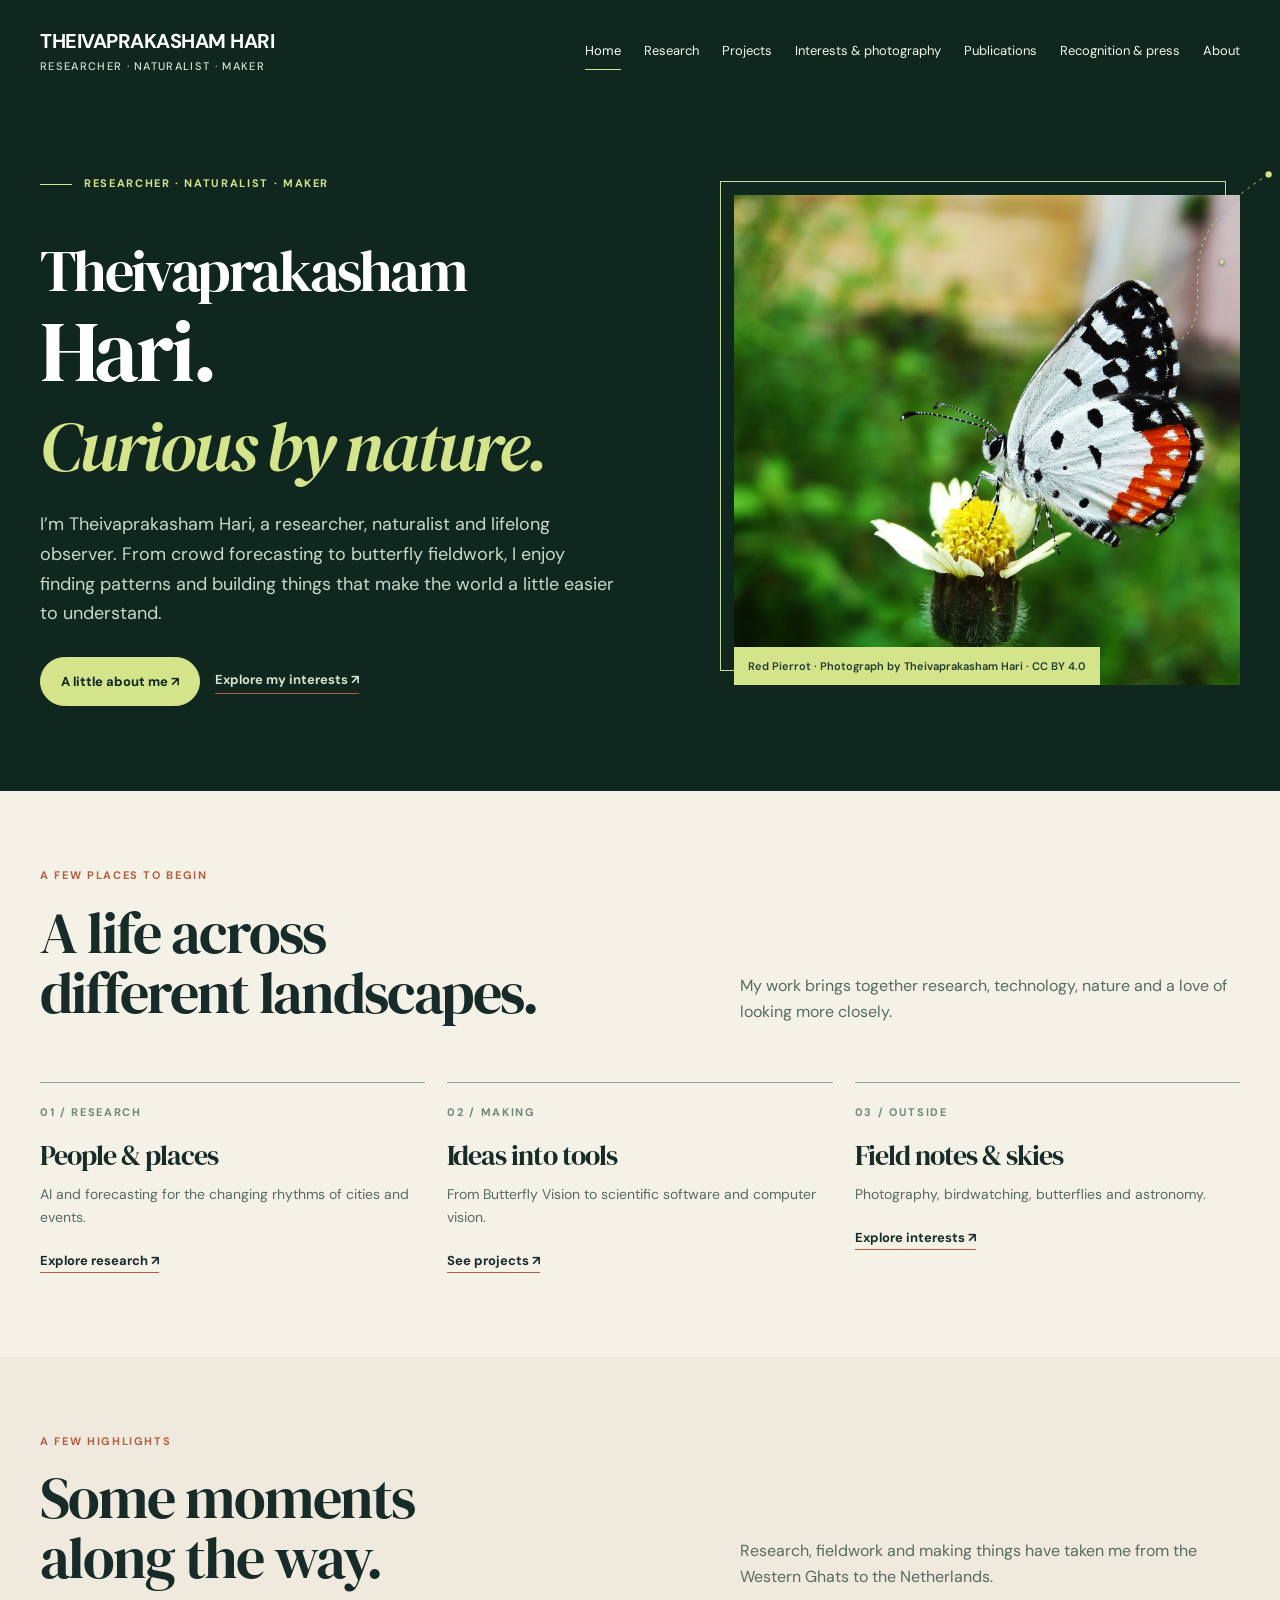
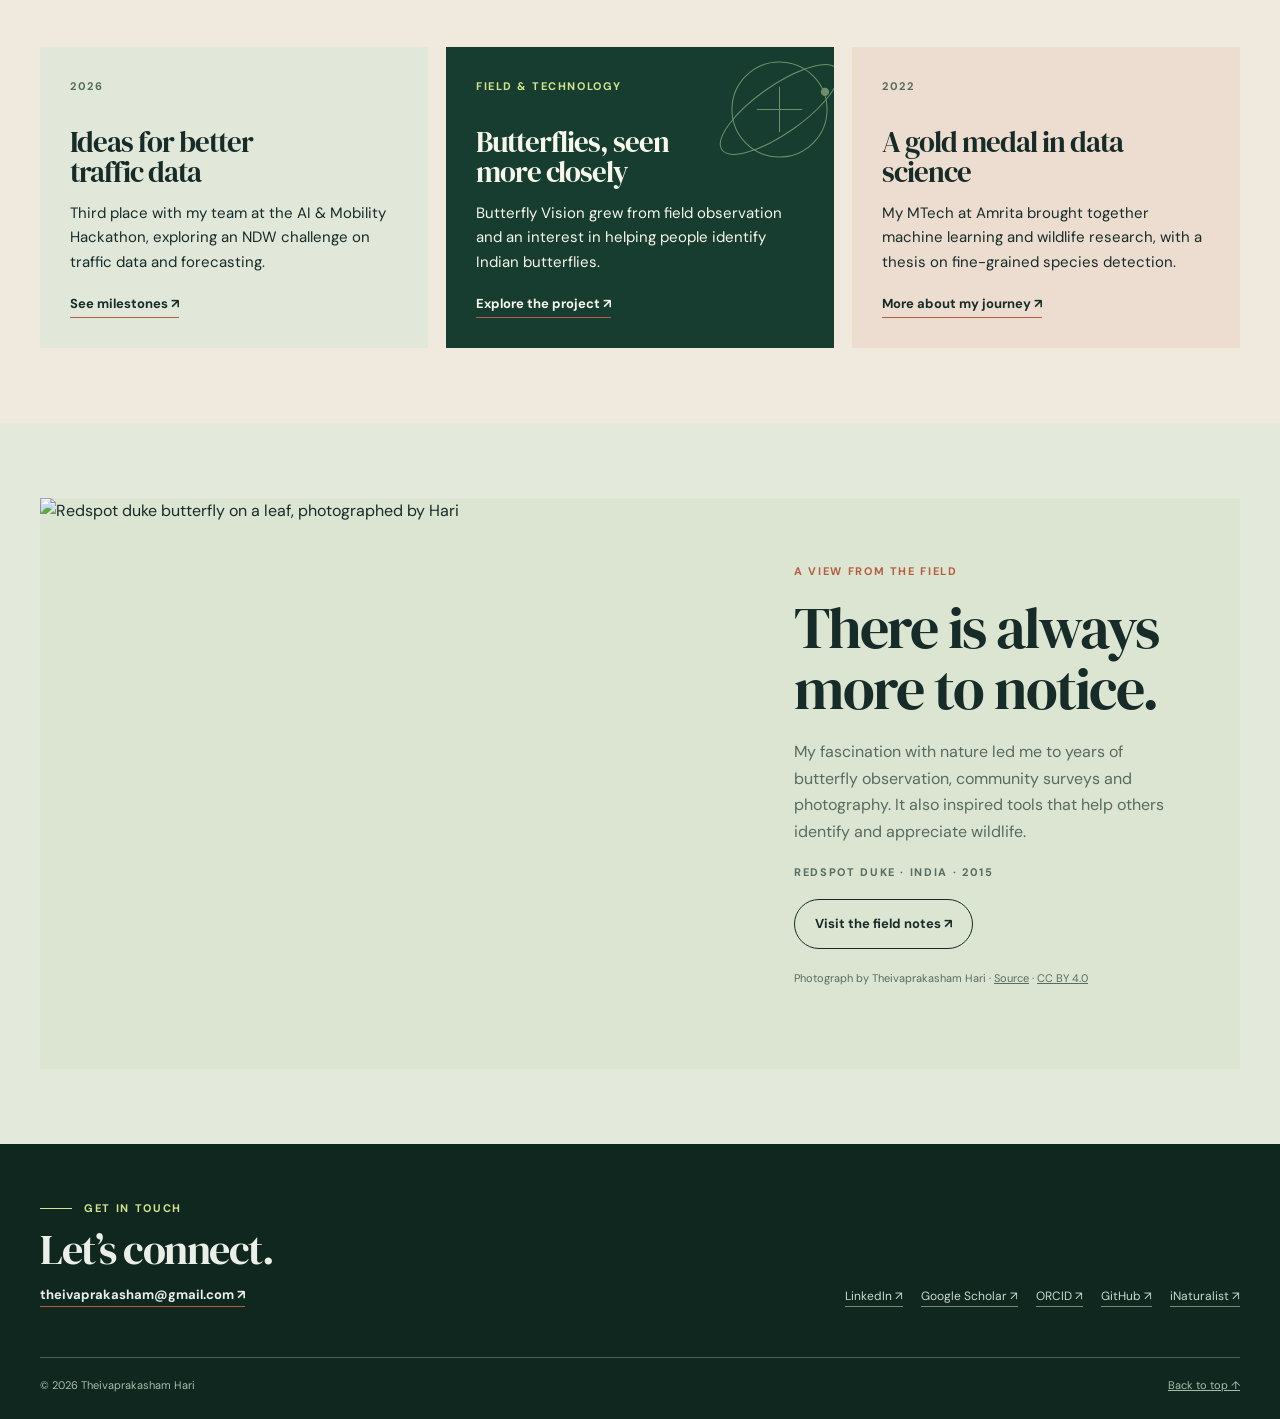
==== commit 1ada914c: "Expand portfolio stories, photography and milestones" ====
--- a/index.html
+++ b/index.html
@@ -1 +1 @@
-<!doctype html><html lang="en"><head><meta charset="utf-8"><meta name="viewport" content="width=device-width,initial-scale=1"><meta name="description" content="Theivaprakasham Hari’s personal portfolio: research, photography, nature, projects and publications."><meta name="theme-color" content="#102720"><title>Home | Theivaprakasham Hari</title><link rel="preconnect" href="https://fonts.googleapis.com"><link rel="preconnect" href="https://fonts.gstatic.com" crossorigin><link href="https://fonts.googleapis.com/css2?family=DM+Sans:wght@400;500;600;700&family=DM+Serif+Display:ital@0;1&display=swap" rel="stylesheet"><link rel="stylesheet" href="style.css?v=20261116-flight"></head><body><a class="skip" href="#main">Skip to content</a><header class="top"><div class="wrap topline"><a class="brand" href="index.html?v=20261116-flight">THEIVAPRAKASHAM HARI<small>Researcher · Naturalist · Maker</small></a><nav class="nav" aria-label="Main navigation"><a href="index.html?v=20261116-flight" aria-current="page">Home</a><a href="research.html?v=20261116-flight">Research</a><a href="projects.html?v=20261116-flight">Projects</a><a href="interests.html?v=20261116-flight">Interests & photography</a><a href="publications.html?v=20261116-flight">Publications</a><a href="recognition.html?v=20261116-flight">Recognition & press</a><a href="about.html?v=20261116-flight">About</a></nav><details class="mobile"><summary>Menu</summary><nav aria-label="Mobile navigation"><a href="index.html?v=20261116-flight" aria-current="page">Home</a><a href="research.html?v=20261116-flight">Research</a><a href="projects.html?v=20261116-flight">Projects</a><a href="interests.html?v=20261116-flight">Interests & photography</a><a href="publications.html?v=20261116-flight">Publications</a><a href="recognition.html?v=20261116-flight">Recognition & press</a><a href="about.html?v=20261116-flight">About</a></nav></details></div></header><main id="main"><section class="hero"><div class="wrap hero-grid"><div><div class="eyebrow">Researcher · Naturalist · Maker</div><h1 class="hero-title"><span>Theivaprakasham</span><br>Hari.<br><em>Curious by nature.</em></h1><p>I’m Theivaprakasham Hari, a researcher, naturalist and lifelong observer. From crowd forecasting to butterfly fieldwork, I enjoy finding patterns and building things that make the world a little easier to understand.</p><div class="hero-actions"><a class="button light" href="about.html?v=20261116-flight">A little about me ↗</a><a class="textlink" href="interests.html?v=20261116-flight">Explore my interests ↗</a></div></div><div class="photo-hero"><svg class="field-trail" viewBox="0 0 200 340" fill="none" aria-hidden="true"><path d="M10 310 C150 250 -25 155 185 25" stroke="currentColor" stroke-width="1.5" stroke-dasharray="4 8"/><circle cx="10" cy="310" r="4" fill="currentColor"/><circle cx="185" cy="25" r="5" fill="currentColor"/><circle cx="110" cy="165" r="3" fill="currentColor"/></svg><img src="assets/red-pierrot.jpg" alt="Red Pierrot butterfly on a flower, photographed by Theivaprakasham Hari"><div class="photo-caption">Red Pierrot · Photograph by Theivaprakasham Hari · <a href="https://creativecommons.org/licenses/by/4.0/">CC BY 4.0</a></div></div></div></section><section class="section"><div class="wrap"><div class="section-head"><div><div class="kicker">A few places to begin</div><h2>A life across<br>different landscapes.</h2></div><p>My work brings together research, technology, nature and a love of looking more closely.</p></div><div class="feature-grid"><article class="feature-card"><div class="meta">01 / Research</div><h3>People &amp; places</h3><p>AI and forecasting for the changing rhythms of cities and events.</p><a class="textlink" href="research.html?v=20261116-flight">Explore research ↗</a></article><article class="feature-card"><div class="meta">02 / Making</div><h3>Ideas into tools</h3><p>From Butterfly Vision to scientific software and computer vision.</p><a class="textlink" href="projects.html?v=20261116-flight">See projects ↗</a></article><article class="feature-card"><div class="meta">03 / Outside</div><h3>Field notes &amp; skies</h3><p>Photography, birdwatching, butterflies and astronomy.</p><a class="textlink" href="interests.html?v=20261116-flight">Explore interests ↗</a></article></div></div></section><section class="section alt"><div class="wrap image-band"><figure><img src="https://upload.wikimedia.org/wikipedia/commons/thumb/1/16/Dophla_evelina_424450911.jpg/960px-Dophla_evelina_424450911.jpg" alt="Redspot duke butterfly on a leaf, photographed by Hari" loading="lazy"></figure><div class="image-copy"><div class="kicker">A view from the field</div><h2>There is always<br>more to notice.</h2><p>My fascination with nature led me to years of butterfly observation, community surveys and photography. It also inspired tools that help others identify and appreciate wildlife.</p><p class="meta">Redspot duke · India · 2015</p><div><a class="button" href="interests.html?v=20261116-flight">Visit the field notes ↗</a></div><p style="font-size:11px;margin-top:20px">Photograph by Theivaprakasham Hari · <a href="https://commons.wikimedia.org/wiki/File:Dophla_evelina_424450911.jpg">Source</a> · <a href="https://creativecommons.org/licenses/by/4.0/">CC BY 4.0</a></p></div></div></section><script>({ '#work':'research.html', '#biodiversity':'interests.html', '#publications':'publications.html', '#about':'about.html' })[location.hash] && location.replace(({ '#work':'research.html', '#biodiversity':'interests.html', '#publications':'publications.html', '#about':'about.html' })[location.hash]);</script></main><footer class="footer"><div class="wrap"><div class="footer-grid"><div><div class="eyebrow">Get in touch</div><h2>Let’s connect.</h2><a class="textlink" href="mailto:theivaprakasham@gmail.com">theivaprakasham@gmail.com ↗</a></div><div class="footer-nav"><a href="https://www.linkedin.com/in/theivaprakasham">LinkedIn ↗</a><a href="https://scholar.google.com/citations?user=qVr1HmcAAAAJ">Google Scholar ↗</a><a href="https://orcid.org/0000-0002-0603-8830">ORCID ↗</a><a href="https://github.com/theivaprakashamh">GitHub ↗</a><a href="https://www.inaturalist.org/users/theivaprakashamhari">iNaturalist ↗</a></div></div><div class="footnote"><span>© 2026 Theivaprakasham Hari</span><a href="#main">Back to top ↑</a></div></div></footer><script defer src="butterfly.js?v=20261116-flight"></script></body></html>+<!doctype html><html lang="en"><head><meta charset="utf-8"><meta name="viewport" content="width=device-width,initial-scale=1"><meta name="description" content="Theivaprakasham Hari’s personal portfolio: research, photography, nature, projects and publications."><meta name="theme-color" content="#102720"><title>Home | Theivaprakasham Hari</title><link rel="preconnect" href="https://fonts.googleapis.com"><link rel="preconnect" href="https://fonts.gstatic.com" crossorigin><link href="https://fonts.googleapis.com/css2?family=DM+Sans:wght@400;500;600;700&family=DM+Serif+Display:ital@0;1&display=swap" rel="stylesheet"><link rel="stylesheet" href="style.css?v=20261116-stories"></head><body><a class="skip" href="#main">Skip to content</a><header class="top"><div class="wrap topline"><a class="brand" href="index.html?v=20261116-stories">THEIVAPRAKASHAM HARI<small>Researcher · Naturalist · Maker</small></a><nav class="nav" aria-label="Main navigation"><a href="index.html?v=20261116-stories" aria-current="page">Home</a><a href="research.html?v=20261116-stories">Research</a><a href="projects.html?v=20261116-stories">Projects</a><a href="interests.html?v=20261116-stories">Interests & photography</a><a href="publications.html?v=20261116-stories">Publications</a><a href="recognition.html?v=20261116-stories">Recognition & press</a><a href="about.html?v=20261116-stories">About</a></nav><details class="mobile"><summary>Menu</summary><nav aria-label="Mobile navigation"><a href="index.html?v=20261116-stories" aria-current="page">Home</a><a href="research.html?v=20261116-stories">Research</a><a href="projects.html?v=20261116-stories">Projects</a><a href="interests.html?v=20261116-stories">Interests & photography</a><a href="publications.html?v=20261116-stories">Publications</a><a href="recognition.html?v=20261116-stories">Recognition & press</a><a href="about.html?v=20261116-stories">About</a></nav></details></div></header><main id="main"><section class="hero"><div class="wrap hero-grid"><div><div class="eyebrow">Researcher · Naturalist · Maker</div><h1 class="hero-title"><span>Theivaprakasham</span><br>Hari.<br><em>Curious by nature.</em></h1><p>I’m Theivaprakasham Hari, a researcher, naturalist and lifelong observer. From crowd forecasting to butterfly fieldwork, I enjoy finding patterns and building things that make the world a little easier to understand.</p><div class="hero-actions"><a class="button light" href="about.html?v=20261116-stories">A little about me ↗</a><a class="textlink" href="interests.html?v=20261116-stories">Explore my interests ↗</a></div></div><div class="photo-hero"><svg class="field-trail" viewBox="0 0 200 340" fill="none" aria-hidden="true"><path d="M10 310 C150 250 -25 155 185 25" stroke="currentColor" stroke-width="1.5" stroke-dasharray="4 8"/><circle cx="10" cy="310" r="4" fill="currentColor"/><circle cx="185" cy="25" r="5" fill="currentColor"/><circle cx="110" cy="165" r="3" fill="currentColor"/></svg><img src="assets/red-pierrot.jpg" alt="Red Pierrot butterfly on a flower, photographed by Theivaprakasham Hari"><div class="photo-caption">Red Pierrot · Photograph by Theivaprakasham Hari · <a href="https://creativecommons.org/licenses/by/4.0/">CC BY 4.0</a></div></div></div></section><section class="section"><div class="wrap"><div class="section-head"><div><div class="kicker">A few places to begin</div><h2>A life across<br>different landscapes.</h2></div><p>My work brings together research, technology, nature and a love of looking more closely.</p></div><div class="feature-grid"><article class="feature-card"><div class="meta">01 / Research</div><h3>People &amp; places</h3><p>AI and forecasting for the changing rhythms of cities and events.</p><a class="textlink" href="research.html?v=20261116-stories">Explore research ↗</a></article><article class="feature-card"><div class="meta">02 / Making</div><h3>Ideas into tools</h3><p>From Butterfly Vision to scientific software and computer vision.</p><a class="textlink" href="projects.html?v=20261116-stories">See projects ↗</a></article><article class="feature-card"><div class="meta">03 / Outside</div><h3>Field notes &amp; skies</h3><p>Photography, birdwatching, butterflies and astronomy.</p><a class="textlink" href="interests.html?v=20261116-stories">Explore interests ↗</a></article></div></div></section><section class="section story-section"><div class="wrap"><div class="section-head"><div><div class="kicker">A few highlights</div><h2>Some moments<br>along the way.</h2></div><p>Research, fieldwork and making things have taken me from the Western Ghats to the Netherlands.</p></div><div class="story-grid"><article class="story-card"><span class="story-year">2026</span><h3>Ideas for better traffic data</h3><p>Third place with my team at the AI &amp; Mobility Hackathon, exploring an NDW challenge on traffic data and forecasting.</p><a class="textlink" href="recognition.html?v=20261116-stories">See milestones ↗</a></article><article class="story-card story-card-feature"><svg class="orbit-sketch" viewBox="0 0 150 150" fill="none" aria-hidden="true"><circle cx="75" cy="75" r="46" stroke="currentColor" stroke-width="1"/><ellipse cx="75" cy="75" rx="68" ry="23" transform="rotate(-35 75 75)" stroke="currentColor" stroke-width="1"/><circle cx="119" cy="58" r="4" fill="currentColor"/><path d="M75 53v44M53 75h44" stroke="currentColor" stroke-width="1"/></svg><span class="story-year">Field &amp; technology</span><h3>Butterflies, seen more closely</h3><p>Butterfly Vision grew from field observation and an interest in helping people identify Indian butterflies.</p><a class="textlink" href="projects.html?v=20261116-stories">Explore the project ↗</a></article><article class="story-card"><span class="story-year">2022</span><h3>A gold medal in data science</h3><p>My MTech at Amrita brought together machine learning and wildlife research, with a thesis on fine-grained species detection.</p><a class="textlink" href="about.html?v=20261116-stories">More about my journey ↗</a></article></div></div></section><section class="section alt"><div class="wrap image-band"><figure><img src="https://upload.wikimedia.org/wikipedia/commons/thumb/1/16/Dophla_evelina_424450911.jpg/960px-Dophla_evelina_424450911.jpg" alt="Redspot duke butterfly on a leaf, photographed by Hari" loading="lazy"></figure><div class="image-copy"><div class="kicker">A view from the field</div><h2>There is always<br>more to notice.</h2><p>My fascination with nature led me to years of butterfly observation, community surveys and photography. It also inspired tools that help others identify and appreciate wildlife.</p><p class="meta">Redspot duke · India · 2015</p><div><a class="button" href="interests.html?v=20261116-stories">Visit the field notes ↗</a></div><p style="font-size:11px;margin-top:20px">Photograph by Theivaprakasham Hari · <a href="https://commons.wikimedia.org/wiki/File:Dophla_evelina_424450911.jpg">Source</a> · <a href="https://creativecommons.org/licenses/by/4.0/">CC BY 4.0</a></p></div></div></section><script>({ '#work':'research.html', '#biodiversity':'interests.html', '#publications':'publications.html', '#about':'about.html' })[location.hash] && location.replace(({ '#work':'research.html', '#biodiversity':'interests.html', '#publications':'publications.html', '#about':'about.html' })[location.hash]);</script></main><footer class="footer"><div class="wrap"><div class="footer-grid"><div><div class="eyebrow">Get in touch</div><h2>Let’s connect.</h2><a class="textlink" href="mailto:theivaprakasham@gmail.com">theivaprakasham@gmail.com ↗</a></div><div class="footer-nav"><a href="https://www.linkedin.com/in/theivaprakasham">LinkedIn ↗</a><a href="https://scholar.google.com/citations?user=qVr1HmcAAAAJ">Google Scholar ↗</a><a href="https://orcid.org/0000-0002-0603-8830">ORCID ↗</a><a href="https://github.com/theivaprakashamh">GitHub ↗</a><a href="https://www.inaturalist.org/users/theivaprakashamhari">iNaturalist ↗</a></div></div><div class="footnote"><span>© 2026 Theivaprakasham Hari</span><a href="#main">Back to top ↑</a></div></div></footer><script defer src="butterfly.js?v=20261116-stories"></script></body></html>
--- a/style.css
+++ b/style.css
@@ -38,3 +38,6 @@
 @keyframes flap-right{to{transform:scaleX(.45)}}
 @media(max-width:540px){.scroll-butterfly{width:49px;height:46px}}
 @media(prefers-reduced-motion:reduce){.scroll-butterfly{display:none}.butterfly-wing{animation:none}}
+
+/* Field notes and selected milestones */
+.story-section{background:#efeadd}.story-grid{display:grid;grid-template-columns:repeat(3,minmax(0,1fr));gap:18px}.story-card{position:relative;overflow:hidden;min-height:255px;padding:30px;background:#e1e7d9;display:flex;flex-direction:column;align-items:flex-start;transition:transform .3s ease,box-shadow .3s ease}.story-card:nth-child(3){background:#ecddd0}.story-card-feature{background:#173d31;color:#f7f7eb}.story-card h3{max-width:260px;position:relative}.story-card p{font-size:15px;max-width:320px;position:relative}.story-card .textlink{margin-top:auto;position:relative}.story-card:hover,.story-card:focus-within{transform:translateY(-5px);box-shadow:0 16px 26px #142c1b1c}.story-year{display:block;font-size:11px;letter-spacing:.14em;text-transform:uppercase;font-weight:700;margin-bottom:32px;color:#536c5d}.story-card-feature .story-year{color:#d4e48b}.orbit-sketch{position:absolute;width:155px;right:-23px;top:-15px;color:#c4df9f;opacity:.5;animation:field-orbit 22s linear infinite}.gallery figure{overflow:hidden}.gallery img{transition:transform .65s ease}.gallery figure:hover img{transform:scale(1.025)}.photo-hero img{animation:photo-arrive .8s ease-out both}@keyframes field-orbit{to{transform:rotate(360deg)}}@keyframes photo-arrive{from{opacity:.5;transform:translateY(8px)}to{opacity:1;transform:translateY(0)}}@media(max-width:850px){.story-grid{grid-template-columns:1fr 1fr}.story-card-feature{grid-column:span 1}}@media(max-width:540px){.story-grid{grid-template-columns:1fr}.story-card{min-height:215px}.story-year{margin-bottom:22px}}@media(prefers-reduced-motion:reduce){.orbit-sketch,.photo-hero img{animation:none}.story-card,.gallery img{transition:none}.story-card:hover,.story-card:focus-within,.gallery figure:hover img{transform:none}}
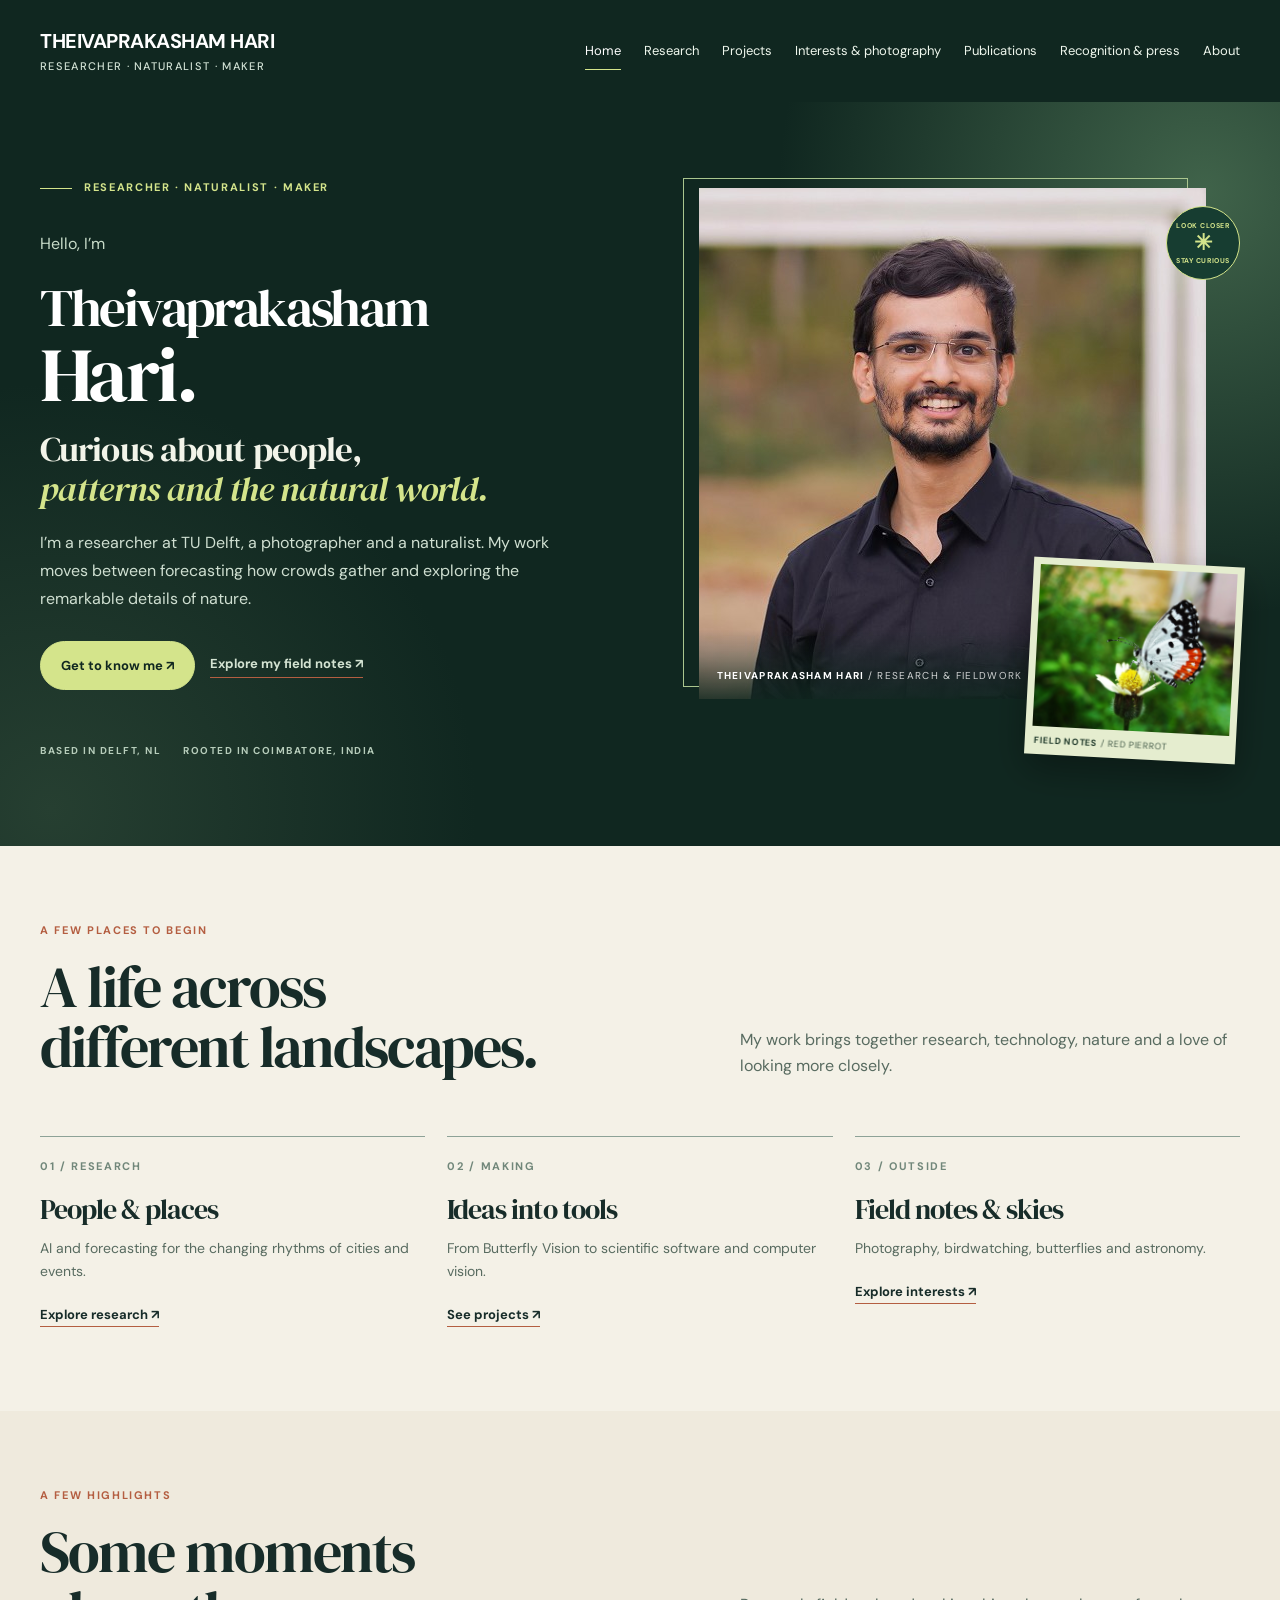
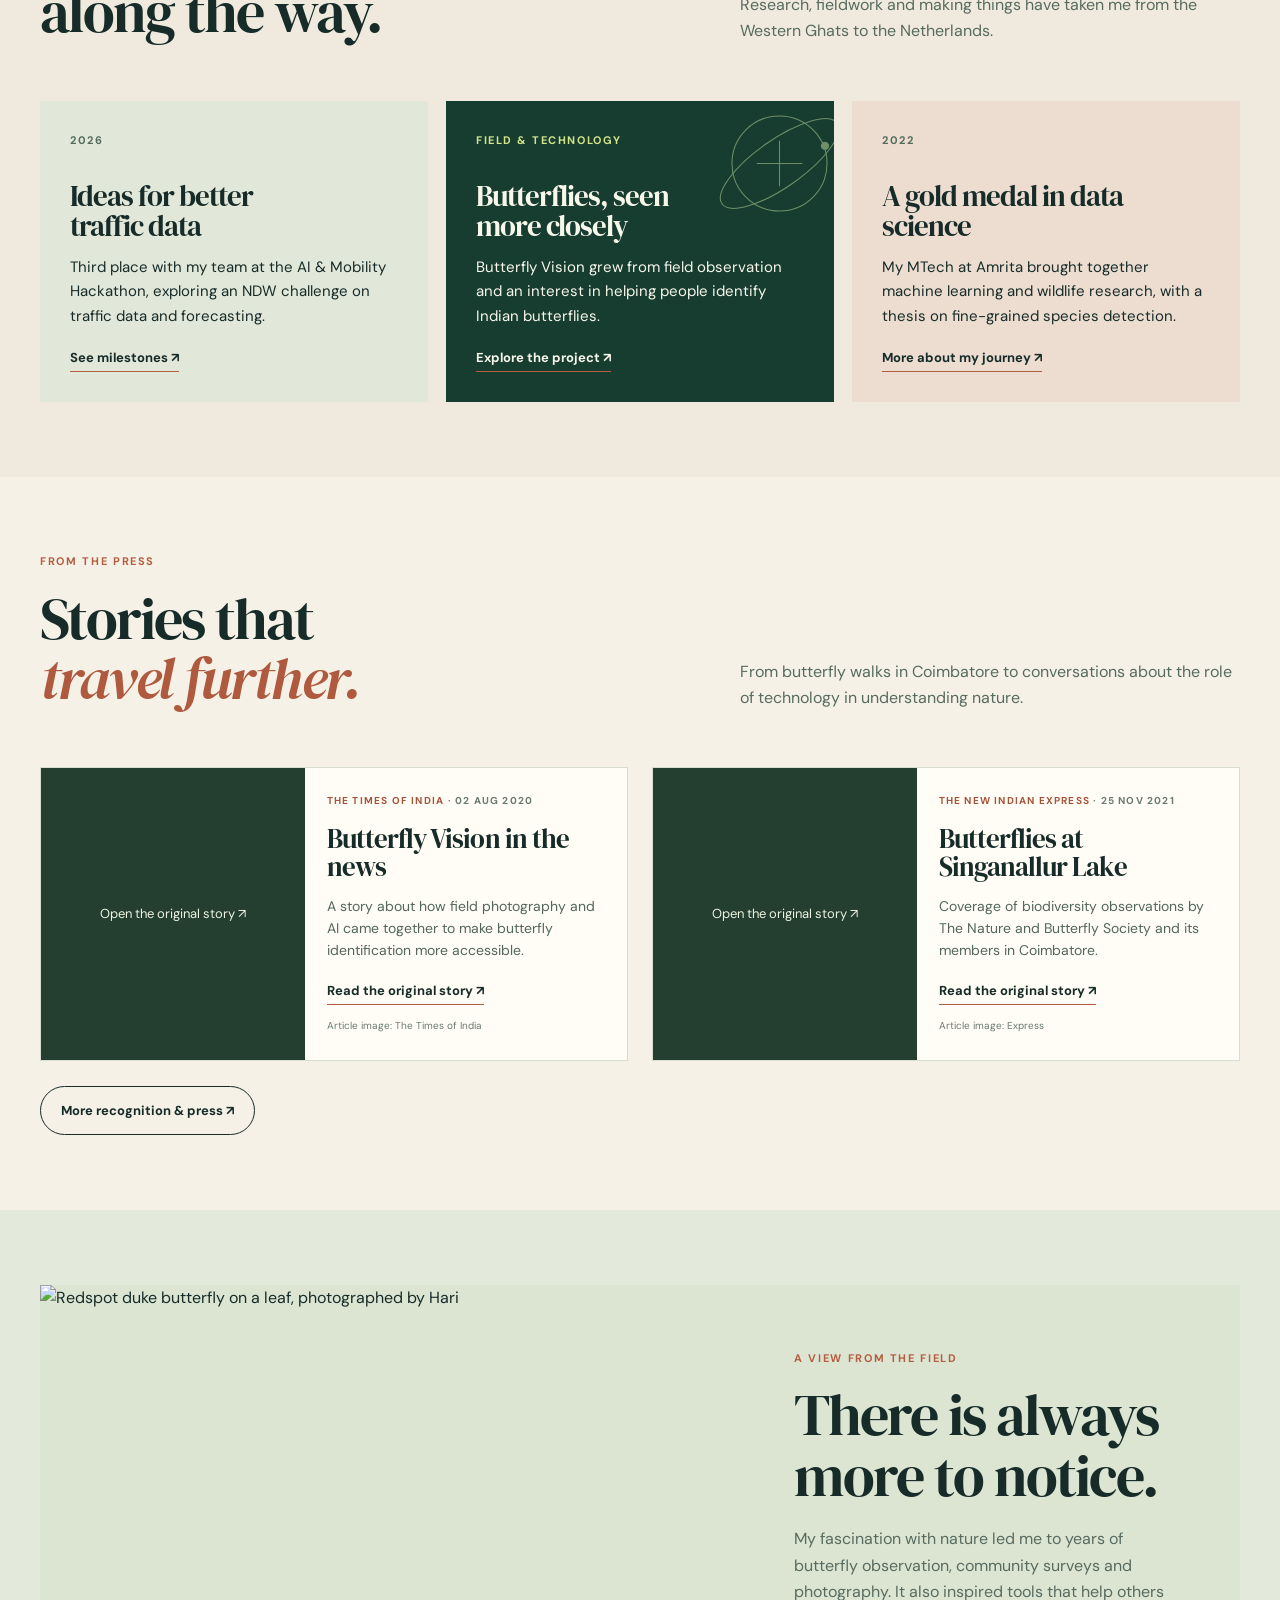
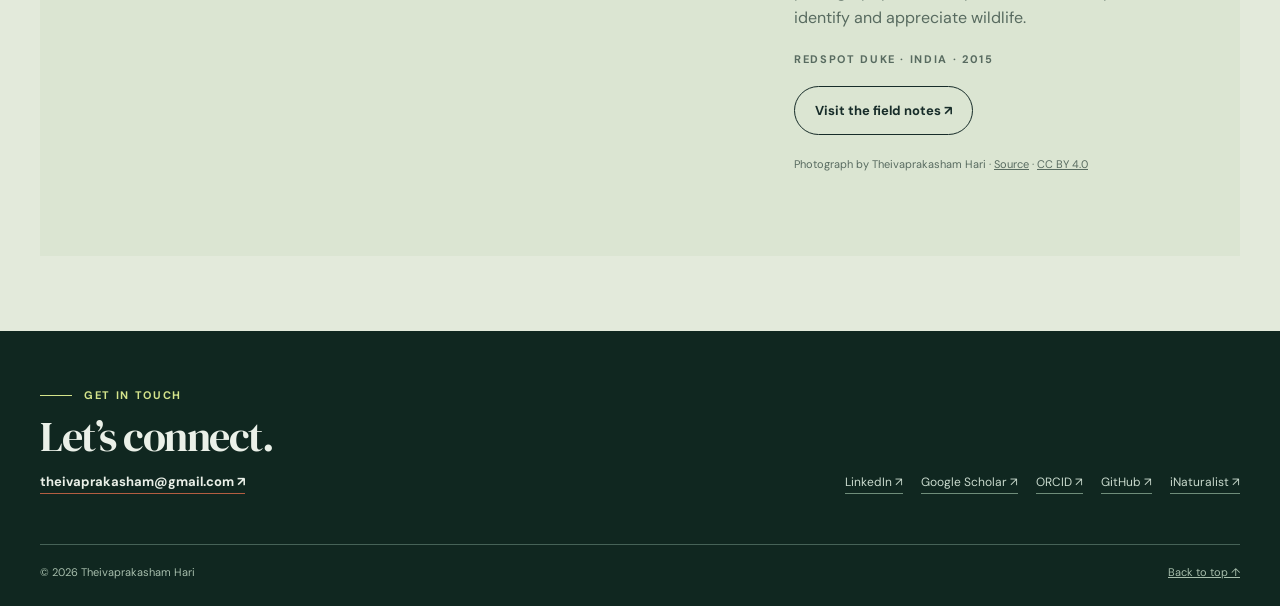
==== commit cabf4359: "Refresh portfolio with portrait and press stories" ====
--- a/index.html
+++ b/index.html
@@ -1 +1 @@
-<!doctype html><html lang="en"><head><meta charset="utf-8"><meta name="viewport" content="width=device-width,initial-scale=1"><meta name="description" content="Theivaprakasham Hari’s personal portfolio: research, photography, nature, projects and publications."><meta name="theme-color" content="#102720"><title>Home | Theivaprakasham Hari</title><link rel="preconnect" href="https://fonts.googleapis.com"><link rel="preconnect" href="https://fonts.gstatic.com" crossorigin><link href="https://fonts.googleapis.com/css2?family=DM+Sans:wght@400;500;600;700&family=DM+Serif+Display:ital@0;1&display=swap" rel="stylesheet"><link rel="stylesheet" href="style.css?v=20261116-stories"></head><body><a class="skip" href="#main">Skip to content</a><header class="top"><div class="wrap topline"><a class="brand" href="index.html?v=20261116-stories">THEIVAPRAKASHAM HARI<small>Researcher · Naturalist · Maker</small></a><nav class="nav" aria-label="Main navigation"><a href="index.html?v=20261116-stories" aria-current="page">Home</a><a href="research.html?v=20261116-stories">Research</a><a href="projects.html?v=20261116-stories">Projects</a><a href="interests.html?v=20261116-stories">Interests & photography</a><a href="publications.html?v=20261116-stories">Publications</a><a href="recognition.html?v=20261116-stories">Recognition & press</a><a href="about.html?v=20261116-stories">About</a></nav><details class="mobile"><summary>Menu</summary><nav aria-label="Mobile navigation"><a href="index.html?v=20261116-stories" aria-current="page">Home</a><a href="research.html?v=20261116-stories">Research</a><a href="projects.html?v=20261116-stories">Projects</a><a href="interests.html?v=20261116-stories">Interests & photography</a><a href="publications.html?v=20261116-stories">Publications</a><a href="recognition.html?v=20261116-stories">Recognition & press</a><a href="about.html?v=20261116-stories">About</a></nav></details></div></header><main id="main"><section class="hero"><div class="wrap hero-grid"><div><div class="eyebrow">Researcher · Naturalist · Maker</div><h1 class="hero-title"><span>Theivaprakasham</span><br>Hari.<br><em>Curious by nature.</em></h1><p>I’m Theivaprakasham Hari, a researcher, naturalist and lifelong observer. From crowd forecasting to butterfly fieldwork, I enjoy finding patterns and building things that make the world a little easier to understand.</p><div class="hero-actions"><a class="button light" href="about.html?v=20261116-stories">A little about me ↗</a><a class="textlink" href="interests.html?v=20261116-stories">Explore my interests ↗</a></div></div><div class="photo-hero"><svg class="field-trail" viewBox="0 0 200 340" fill="none" aria-hidden="true"><path d="M10 310 C150 250 -25 155 185 25" stroke="currentColor" stroke-width="1.5" stroke-dasharray="4 8"/><circle cx="10" cy="310" r="4" fill="currentColor"/><circle cx="185" cy="25" r="5" fill="currentColor"/><circle cx="110" cy="165" r="3" fill="currentColor"/></svg><img src="assets/red-pierrot.jpg" alt="Red Pierrot butterfly on a flower, photographed by Theivaprakasham Hari"><div class="photo-caption">Red Pierrot · Photograph by Theivaprakasham Hari · <a href="https://creativecommons.org/licenses/by/4.0/">CC BY 4.0</a></div></div></div></section><section class="section"><div class="wrap"><div class="section-head"><div><div class="kicker">A few places to begin</div><h2>A life across<br>different landscapes.</h2></div><p>My work brings together research, technology, nature and a love of looking more closely.</p></div><div class="feature-grid"><article class="feature-card"><div class="meta">01 / Research</div><h3>People &amp; places</h3><p>AI and forecasting for the changing rhythms of cities and events.</p><a class="textlink" href="research.html?v=20261116-stories">Explore research ↗</a></article><article class="feature-card"><div class="meta">02 / Making</div><h3>Ideas into tools</h3><p>From Butterfly Vision to scientific software and computer vision.</p><a class="textlink" href="projects.html?v=20261116-stories">See projects ↗</a></article><article class="feature-card"><div class="meta">03 / Outside</div><h3>Field notes &amp; skies</h3><p>Photography, birdwatching, butterflies and astronomy.</p><a class="textlink" href="interests.html?v=20261116-stories">Explore interests ↗</a></article></div></div></section><section class="section story-section"><div class="wrap"><div class="section-head"><div><div class="kicker">A few highlights</div><h2>Some moments<br>along the way.</h2></div><p>Research, fieldwork and making things have taken me from the Western Ghats to the Netherlands.</p></div><div class="story-grid"><article class="story-card"><span class="story-year">2026</span><h3>Ideas for better traffic data</h3><p>Third place with my team at the AI &amp; Mobility Hackathon, exploring an NDW challenge on traffic data and forecasting.</p><a class="textlink" href="recognition.html?v=20261116-stories">See milestones ↗</a></article><article class="story-card story-card-feature"><svg class="orbit-sketch" viewBox="0 0 150 150" fill="none" aria-hidden="true"><circle cx="75" cy="75" r="46" stroke="currentColor" stroke-width="1"/><ellipse cx="75" cy="75" rx="68" ry="23" transform="rotate(-35 75 75)" stroke="currentColor" stroke-width="1"/><circle cx="119" cy="58" r="4" fill="currentColor"/><path d="M75 53v44M53 75h44" stroke="currentColor" stroke-width="1"/></svg><span class="story-year">Field &amp; technology</span><h3>Butterflies, seen more closely</h3><p>Butterfly Vision grew from field observation and an interest in helping people identify Indian butterflies.</p><a class="textlink" href="projects.html?v=20261116-stories">Explore the project ↗</a></article><article class="story-card"><span class="story-year">2022</span><h3>A gold medal in data science</h3><p>My MTech at Amrita brought together machine learning and wildlife research, with a thesis on fine-grained species detection.</p><a class="textlink" href="about.html?v=20261116-stories">More about my journey ↗</a></article></div></div></section><section class="section alt"><div class="wrap image-band"><figure><img src="https://upload.wikimedia.org/wikipedia/commons/thumb/1/16/Dophla_evelina_424450911.jpg/960px-Dophla_evelina_424450911.jpg" alt="Redspot duke butterfly on a leaf, photographed by Hari" loading="lazy"></figure><div class="image-copy"><div class="kicker">A view from the field</div><h2>There is always<br>more to notice.</h2><p>My fascination with nature led me to years of butterfly observation, community surveys and photography. It also inspired tools that help others identify and appreciate wildlife.</p><p class="meta">Redspot duke · India · 2015</p><div><a class="button" href="interests.html?v=20261116-stories">Visit the field notes ↗</a></div><p style="font-size:11px;margin-top:20px">Photograph by Theivaprakasham Hari · <a href="https://commons.wikimedia.org/wiki/File:Dophla_evelina_424450911.jpg">Source</a> · <a href="https://creativecommons.org/licenses/by/4.0/">CC BY 4.0</a></p></div></div></section><script>({ '#work':'research.html', '#biodiversity':'interests.html', '#publications':'publications.html', '#about':'about.html' })[location.hash] && location.replace(({ '#work':'research.html', '#biodiversity':'interests.html', '#publications':'publications.html', '#about':'about.html' })[location.hash]);</script></main><footer class="footer"><div class="wrap"><div class="footer-grid"><div><div class="eyebrow">Get in touch</div><h2>Let’s connect.</h2><a class="textlink" href="mailto:theivaprakasham@gmail.com">theivaprakasham@gmail.com ↗</a></div><div class="footer-nav"><a href="https://www.linkedin.com/in/theivaprakasham">LinkedIn ↗</a><a href="https://scholar.google.com/citations?user=qVr1HmcAAAAJ">Google Scholar ↗</a><a href="https://orcid.org/0000-0002-0603-8830">ORCID ↗</a><a href="https://github.com/theivaprakashamh">GitHub ↗</a><a href="https://www.inaturalist.org/users/theivaprakashamhari">iNaturalist ↗</a></div></div><div class="footnote"><span>© 2026 Theivaprakasham Hari</span><a href="#main">Back to top ↑</a></div></div></footer><script defer src="butterfly.js?v=20261116-stories"></script></body></html>+<!doctype html><html lang="en"><head><meta charset="utf-8"><meta name="viewport" content="width=device-width,initial-scale=1"><meta name="description" content="Theivaprakasham Hari’s personal portfolio: research, photography, nature, projects and publications."><meta name="theme-color" content="#102720"><title>Home | Theivaprakasham Hari</title><link rel="preconnect" href="https://fonts.googleapis.com"><link rel="preconnect" href="https://fonts.gstatic.com" crossorigin><link href="https://fonts.googleapis.com/css2?family=DM+Sans:wght@400;500;600;700&family=DM+Serif+Display:ital@0;1&display=swap" rel="stylesheet"><link rel="stylesheet" href="style.css?v=20261117-portrait"></head><body><a class="skip" href="#main">Skip to content</a><header class="top"><div class="wrap topline"><a class="brand" href="index.html?v=20261117-portrait">THEIVAPRAKASHAM HARI<small>Researcher · Naturalist · Maker</small></a><nav class="nav" aria-label="Main navigation"><a href="index.html?v=20261117-portrait" aria-current="page">Home</a><a href="research.html?v=20261117-portrait">Research</a><a href="projects.html?v=20261117-portrait">Projects</a><a href="interests.html?v=20261117-portrait">Interests & photography</a><a href="publications.html?v=20261117-portrait">Publications</a><a href="recognition.html?v=20261117-portrait">Recognition & press</a><a href="about.html?v=20261117-portrait">About</a></nav><details class="mobile"><summary>Menu</summary><nav aria-label="Mobile navigation"><a href="index.html?v=20261117-portrait" aria-current="page">Home</a><a href="research.html?v=20261117-portrait">Research</a><a href="projects.html?v=20261117-portrait">Projects</a><a href="interests.html?v=20261117-portrait">Interests & photography</a><a href="publications.html?v=20261117-portrait">Publications</a><a href="recognition.html?v=20261117-portrait">Recognition & press</a><a href="about.html?v=20261117-portrait">About</a></nav></details></div></header><main id="main"><section class="hero personal-hero"><div class="wrap hero-grid personal-grid"><div class="personal-intro"><div class="eyebrow">Researcher · Naturalist · Maker</div><p class="hero-prelude">Hello, I’m</p><h1 class="hero-title"><span>Theivaprakasham</span><br>Hari.</h1><p class="hero-statement">Curious about people,<br><em>patterns and the natural world.</em></p><p class="hero-description">I’m a researcher at TU Delft, a photographer and a naturalist. My work moves between forecasting how crowds gather and exploring the remarkable details of nature.</p><div class="hero-actions"><a class="button light" href="about.html?v=20261117-portrait">Get to know me ↗</a><a class="textlink" href="interests.html?v=20261117-portrait">Explore my field notes ↗</a></div><div class="personal-coordinates"><span>BASED IN DELFT, NL</span><span>ROOTED IN COIMBATORE, INDIA</span></div></div><div class="personal-visual"><div class="portrait-outline" aria-hidden="true"></div><figure class="hero-portrait"><img src="assets/theivaprakasham-hari.jpg" alt="Theivaprakasham Hari smiling outdoors" width="511" height="511"><figcaption>THEIVAPRAKASHAM HARI <span> /  RESEARCH &amp; FIELDWORK</span></figcaption></figure><figure class="butterfly-inset"><img src="assets/red-pierrot.jpg" alt="Red Pierrot butterfly photographed by Theivaprakasham Hari"><figcaption>FIELD NOTES <span> /  RED PIERROT</span></figcaption></figure><div class="hero-stamp" aria-hidden="true"><span>LOOK CLOSER</span><strong>✳</strong><span>STAY CURIOUS</span></div></div></div></section><section class="section"><div class="wrap"><div class="section-head"><div><div class="kicker">A few places to begin</div><h2>A life across<br>different landscapes.</h2></div><p>My work brings together research, technology, nature and a love of looking more closely.</p></div><div class="feature-grid"><article class="feature-card"><div class="meta">01 / Research</div><h3>People &amp; places</h3><p>AI and forecasting for the changing rhythms of cities and events.</p><a class="textlink" href="research.html?v=20261117-portrait">Explore research ↗</a></article><article class="feature-card"><div class="meta">02 / Making</div><h3>Ideas into tools</h3><p>From Butterfly Vision to scientific software and computer vision.</p><a class="textlink" href="projects.html?v=20261117-portrait">See projects ↗</a></article><article class="feature-card"><div class="meta">03 / Outside</div><h3>Field notes &amp; skies</h3><p>Photography, birdwatching, butterflies and astronomy.</p><a class="textlink" href="interests.html?v=20261117-portrait">Explore interests ↗</a></article></div></div></section><section class="section story-section"><div class="wrap"><div class="section-head"><div><div class="kicker">A few highlights</div><h2>Some moments<br>along the way.</h2></div><p>Research, fieldwork and making things have taken me from the Western Ghats to the Netherlands.</p></div><div class="story-grid"><article class="story-card"><span class="story-year">2026</span><h3>Ideas for better traffic data</h3><p>Third place with my team at the AI &amp; Mobility Hackathon, exploring an NDW challenge on traffic data and forecasting.</p><a class="textlink" href="recognition.html?v=20261117-portrait">See milestones ↗</a></article><article class="story-card story-card-feature"><svg class="orbit-sketch" viewBox="0 0 150 150" fill="none" aria-hidden="true"><circle cx="75" cy="75" r="46" stroke="currentColor" stroke-width="1"/><ellipse cx="75" cy="75" rx="68" ry="23" transform="rotate(-35 75 75)" stroke="currentColor" stroke-width="1"/><circle cx="119" cy="58" r="4" fill="currentColor"/><path d="M75 53v44M53 75h44" stroke="currentColor" stroke-width="1"/></svg><span class="story-year">Field &amp; technology</span><h3>Butterflies, seen more closely</h3><p>Butterfly Vision grew from field observation and an interest in helping people identify Indian butterflies.</p><a class="textlink" href="projects.html?v=20261117-portrait">Explore the project ↗</a></article><article class="story-card"><span class="story-year">2022</span><h3>A gold medal in data science</h3><p>My MTech at Amrita brought together machine learning and wildlife research, with a thesis on fine-grained species detection.</p><a class="textlink" href="about.html?v=20261117-portrait">More about my journey ↗</a></article></div></div></section><section class="section press-section"><div class="wrap"><div class="section-head"><div><div class="kicker">From the press</div><h2>Stories that<br><em>travel further.</em></h2></div><p>From butterfly walks in Coimbatore to conversations about the role of technology in understanding nature.</p></div><div class="press-cards"><article class="press-card"><a class="press-visual" href="https://timesofindia.indiatimes.com/education/news/students-ai-platform-identifies-butterflies-from-just-a-photo/articleshow/77314557.cms" aria-label="Open The Times of India story about Butterfly Vision"><span class="press-fallback">Open the original story ↗</span><img src="https://static.toiimg.com/thumb/msid-77314599,imgsize-165466,width-400,height-225,resizemode-4/amrita-vishwa-vidyapeetham.jpg" alt="Image from The Times of India story about Butterfly Vision" loading="lazy" onerror="this.hidden=true"></a><div class="press-copy"><div class="press-source">THE TIMES OF INDIA <span> · 02 AUG 2020</span></div><h3>Butterfly Vision in the news</h3><p>A story about how field photography and AI came together to make butterfly identification more accessible.</p><a class="textlink" href="https://timesofindia.indiatimes.com/education/news/students-ai-platform-identifies-butterflies-from-just-a-photo/articleshow/77314557.cms">Read the original story ↗</a><small>Article image: The Times of India</small></div></article><article class="press-card"><a class="press-visual" href="https://www.newindianexpress.com/states/tamil-nadu/2021/Nov/25/coimbatores-singanallur-lake-is-a-cosy-nesting-ground-for-butterflies-2387748.html" aria-label="Open The New Indian Express story about Singanallur Lake"><span class="press-fallback">Open the original story ↗</span><img src="https://cf-images.assettype.com/TNIE%2Fimport%2F2021%2F11%2F25%2Foriginal%2FPicture_of_large_Oakblue.jpg?auto=format%2Ccompress&amp;fit=max&amp;w=480" alt="Large Oakblue butterfly from The New Indian Express article" loading="lazy" onerror="this.hidden=true"></a><div class="press-copy"><div class="press-source">THE NEW INDIAN EXPRESS <span> · 25 NOV 2021</span></div><h3>Butterflies at Singanallur Lake</h3><p>Coverage of biodiversity observations by The Nature and Butterfly Society and its members in Coimbatore.</p><a class="textlink" href="https://www.newindianexpress.com/states/tamil-nadu/2021/Nov/25/coimbatores-singanallur-lake-is-a-cosy-nesting-ground-for-butterflies-2387748.html">Read the original story ↗</a><small>Article image: Express</small></div></article></div><div class="press-more"><a class="button" href="recognition.html?v=20261117-portrait">More recognition &amp; press ↗</a></div></div></section><section class="section alt"><div class="wrap image-band"><figure><img src="https://upload.wikimedia.org/wikipedia/commons/thumb/1/16/Dophla_evelina_424450911.jpg/960px-Dophla_evelina_424450911.jpg" alt="Redspot duke butterfly on a leaf, photographed by Hari" loading="lazy"></figure><div class="image-copy"><div class="kicker">A view from the field</div><h2>There is always<br>more to notice.</h2><p>My fascination with nature led me to years of butterfly observation, community surveys and photography. It also inspired tools that help others identify and appreciate wildlife.</p><p class="meta">Redspot duke · India · 2015</p><div><a class="button" href="interests.html?v=20261117-portrait">Visit the field notes ↗</a></div><p style="font-size:11px;margin-top:20px">Photograph by Theivaprakasham Hari · <a href="https://commons.wikimedia.org/wiki/File:Dophla_evelina_424450911.jpg">Source</a> · <a href="https://creativecommons.org/licenses/by/4.0/">CC BY 4.0</a></p></div></div></section><script>({ '#work':'research.html', '#biodiversity':'interests.html', '#publications':'publications.html', '#about':'about.html' })[location.hash] && location.replace(({ '#work':'research.html', '#biodiversity':'interests.html', '#publications':'publications.html', '#about':'about.html' })[location.hash]);</script></main><footer class="footer"><div class="wrap"><div class="footer-grid"><div><div class="eyebrow">Get in touch</div><h2>Let’s connect.</h2><a class="textlink" href="mailto:theivaprakasham@gmail.com">theivaprakasham@gmail.com ↗</a></div><div class="footer-nav"><a href="https://www.linkedin.com/in/theivaprakasham">LinkedIn ↗</a><a href="https://scholar.google.com/citations?user=qVr1HmcAAAAJ">Google Scholar ↗</a><a href="https://orcid.org/0000-0002-0603-8830">ORCID ↗</a><a href="https://github.com/theivaprakashamh">GitHub ↗</a><a href="https://www.inaturalist.org/users/theivaprakashamhari">iNaturalist ↗</a></div></div><div class="footnote"><span>© 2026 Theivaprakasham Hari</span><a href="#main">Back to top ↑</a></div></div></footer><script defer src="butterfly.js?v=20261117-portrait"></script></body></html>
--- a/style.css
+++ b/style.css
@@ -41,3 +41,45 @@
 
 /* Field notes and selected milestones */
 .story-section{background:#efeadd}.story-grid{display:grid;grid-template-columns:repeat(3,minmax(0,1fr));gap:18px}.story-card{position:relative;overflow:hidden;min-height:255px;padding:30px;background:#e1e7d9;display:flex;flex-direction:column;align-items:flex-start;transition:transform .3s ease,box-shadow .3s ease}.story-card:nth-child(3){background:#ecddd0}.story-card-feature{background:#173d31;color:#f7f7eb}.story-card h3{max-width:260px;position:relative}.story-card p{font-size:15px;max-width:320px;position:relative}.story-card .textlink{margin-top:auto;position:relative}.story-card:hover,.story-card:focus-within{transform:translateY(-5px);box-shadow:0 16px 26px #142c1b1c}.story-year{display:block;font-size:11px;letter-spacing:.14em;text-transform:uppercase;font-weight:700;margin-bottom:32px;color:#536c5d}.story-card-feature .story-year{color:#d4e48b}.orbit-sketch{position:absolute;width:155px;right:-23px;top:-15px;color:#c4df9f;opacity:.5;animation:field-orbit 22s linear infinite}.gallery figure{overflow:hidden}.gallery img{transition:transform .65s ease}.gallery figure:hover img{transform:scale(1.025)}.photo-hero img{animation:photo-arrive .8s ease-out both}@keyframes field-orbit{to{transform:rotate(360deg)}}@keyframes photo-arrive{from{opacity:.5;transform:translateY(8px)}to{opacity:1;transform:translateY(0)}}@media(max-width:850px){.story-grid{grid-template-columns:1fr 1fr}.story-card-feature{grid-column:span 1}}@media(max-width:540px){.story-grid{grid-template-columns:1fr}.story-card{min-height:215px}.story-year{margin-bottom:22px}}@media(prefers-reduced-motion:reduce){.orbit-sketch,.photo-hero img{animation:none}.story-card,.gallery img{transition:none}.story-card:hover,.story-card:focus-within,.gallery figure:hover img{transform:none}}
+
+/* Portrait, fieldwork and stories */
+.personal-hero{overflow:hidden;position:relative;background:#102720}
+.personal-hero:before{content:'';position:absolute;inset:0;pointer-events:none;background:radial-gradient(circle at 94% 12%,#40634a 0,transparent 31%),radial-gradient(circle at 4% 95%,#263f31 0,transparent 30%)}
+.personal-grid{position:relative;grid-template-columns:1fr .92fr;gap:70px;min-height:650px;padding-top:76px;padding-bottom:86px}
+.hero-prelude{font-size:16px!important;margin:35px 0 4px!important;color:#c7dbc8!important}
+.personal-intro .hero-title{font-size:clamp(57px,6vw,88px);margin:0 0 18px;line-height:.98}
+.personal-intro .hero-title span{font-size:clamp(2.1rem,4.15vw,4.4rem);letter-spacing:-.045em}
+.personal-intro .hero-statement{font-family:'DM Serif Display',Georgia,serif;font-size:clamp(28px,2.75vw,42px);line-height:1.13;color:#f2f4e9;letter-spacing:-.025em;margin-bottom:19px}
+.personal-intro .hero-statement em{font-weight:400;color:#d4e48b}
+.personal-intro .hero-description{font-size:16px;max-width:510px;line-height:1.75;color:#cfdfd1}
+.personal-coordinates{margin-top:53px;display:flex;gap:22px;flex-wrap:wrap;font-size:10px;font-weight:700;color:#b7cdbb;letter-spacing:.15em}
+.personal-visual{position:relative;padding:10px 34px 60px 0;max-width:570px;width:100%;justify-self:end}
+.portrait-outline{position:absolute;border:1px solid #aac58e;inset:0 52px 72px -16px;pointer-events:none}
+.hero-portrait{position:relative;margin:0;overflow:hidden;background:#bfcab8}
+.hero-portrait img{width:100%;aspect-ratio:1 / 1;object-fit:cover;object-position:center 42%;animation:portrait-enter .9s ease-out both}
+.hero-portrait figcaption{position:absolute;bottom:0;left:0;right:0;background:linear-gradient(transparent,#102720dc);padding:38px 18px 15px;color:#fff;font-size:10px;letter-spacing:.13em;font-weight:700}
+.hero-portrait figcaption span,.butterfly-inset figcaption span{opacity:.8;font-weight:400}
+.butterfly-inset{position:absolute;width:39%;right:0;bottom:0;margin:0;background:#e5edcf;padding:7px 7px 0;box-shadow:0 15px 35px #0005;transform:rotate(3deg)}
+.butterfly-inset img{width:100%;aspect-ratio:1.22;object-fit:cover}
+.butterfly-inset figcaption{color:#203a2b;padding:7px 2px;font-size:9px;letter-spacing:.08em;font-weight:700}
+.hero-stamp{position:absolute;top:28px;right:0;width:74px;height:74px;border:1px solid #d4e48b;border-radius:50%;background:#173d31;color:#d4e48b;display:flex;flex-direction:column;align-items:center;justify-content:center;gap:1px;font-size:7px;letter-spacing:.08em;font-weight:700;animation:gentle-rock 6s ease-in-out infinite}
+.hero-stamp strong{font-size:22px;line-height:1}
+.press-section{background:#f5f1e6}.press-section h2 em{color:#af593e;font-weight:400}
+.press-cards{display:grid;grid-template-columns:repeat(2,minmax(0,1fr));gap:24px}
+.press-card{display:grid;grid-template-columns:minmax(150px,.9fr) minmax(0,1.1fr);background:#fffdf6;border:1px solid #d8decf;min-height:235px;transition:transform .25s ease,box-shadow .25s ease}
+.press-card:hover,.press-card:focus-within{transform:translateY(-4px);box-shadow:0 12px 28px #152e201a}
+.press-visual{min-height:235px;position:relative;background:#243e30;color:#edf4df;overflow:hidden;display:flex;align-items:center;justify-content:center;padding:20px;text-decoration:none}
+.press-visual img{position:absolute;inset:0;width:100%;height:100%;object-fit:cover;transition:transform .5s ease}
+.press-visual img[hidden]{display:none}.press-card:hover .press-visual img{transform:scale(1.035)}
+.press-fallback{font-size:13px;text-align:center;line-height:1.5}
+.press-copy{padding:25px 22px;display:flex;flex-direction:column;align-items:flex-start}
+.press-source{color:#a55339;font-size:10px;letter-spacing:.12em;font-weight:700;margin-bottom:15px}.press-source span{color:#687b6e}
+.press-copy h3{font-size:27px}.press-copy p{font-size:14px;color:#52675a;line-height:1.6}.press-copy .textlink{margin-top:auto}
+.press-copy small{margin-top:13px;color:#697b70;font-size:10px}.press-more{margin-top:25px}
+@keyframes portrait-enter{from{opacity:.5;transform:translateY(10px)}to{opacity:1;transform:translateY(0)}}
+@keyframes gentle-rock{0%,100%{transform:rotate(-8deg)}50%{transform:rotate(8deg)}}
+@media(max-width:1000px){.personal-grid{gap:40px}.press-card{grid-template-columns:1fr}.press-visual{min-height:190px}.press-copy{min-height:230px}}
+@media(max-width:850px){.personal-grid{grid-template-columns:1fr;gap:54px;min-height:0}.personal-visual{justify-self:center;width:min(100%,570px)}.personal-coordinates{margin-top:35px}.personal-intro .hero-title span{font-size:clamp(2.2rem,7vw,4.4rem)}}
+@media(max-width:540px){.personal-grid{padding-top:46px;padding-bottom:60px}.personal-intro .hero-title span{font-size:clamp(1.85rem,8.7vw,2.9rem)}.personal-intro .hero-title{font-size:58px}.personal-intro .hero-statement{font-size:28px}.personal-visual{padding:10px 20px 52px 0}.portrait-outline{inset:0 35px 62px -8px}.hero-stamp{width:62px;height:62px;font-size:6px}.hero-stamp strong{font-size:18px}.butterfly-inset{width:43%}.press-cards{grid-template-columns:1fr}.press-card{grid-template-columns:1fr 1.1fr;min-height:205px}.press-visual{min-height:205px}.press-copy{min-height:205px;padding:18px 15px}.press-copy h3{font-size:22px}.press-copy p{font-size:13px}.press-source{font-size:9px;line-height:1.4}}
+@media(max-width:370px){.press-card{grid-template-columns:1fr}.press-visual{min-height:170px}}
+@media(prefers-reduced-motion:reduce){.hero-portrait img,.hero-stamp{animation:none}.press-card,.press-visual img{transition:none}.press-card:hover,.press-card:focus-within,.press-card:hover .press-visual img{transform:none}}
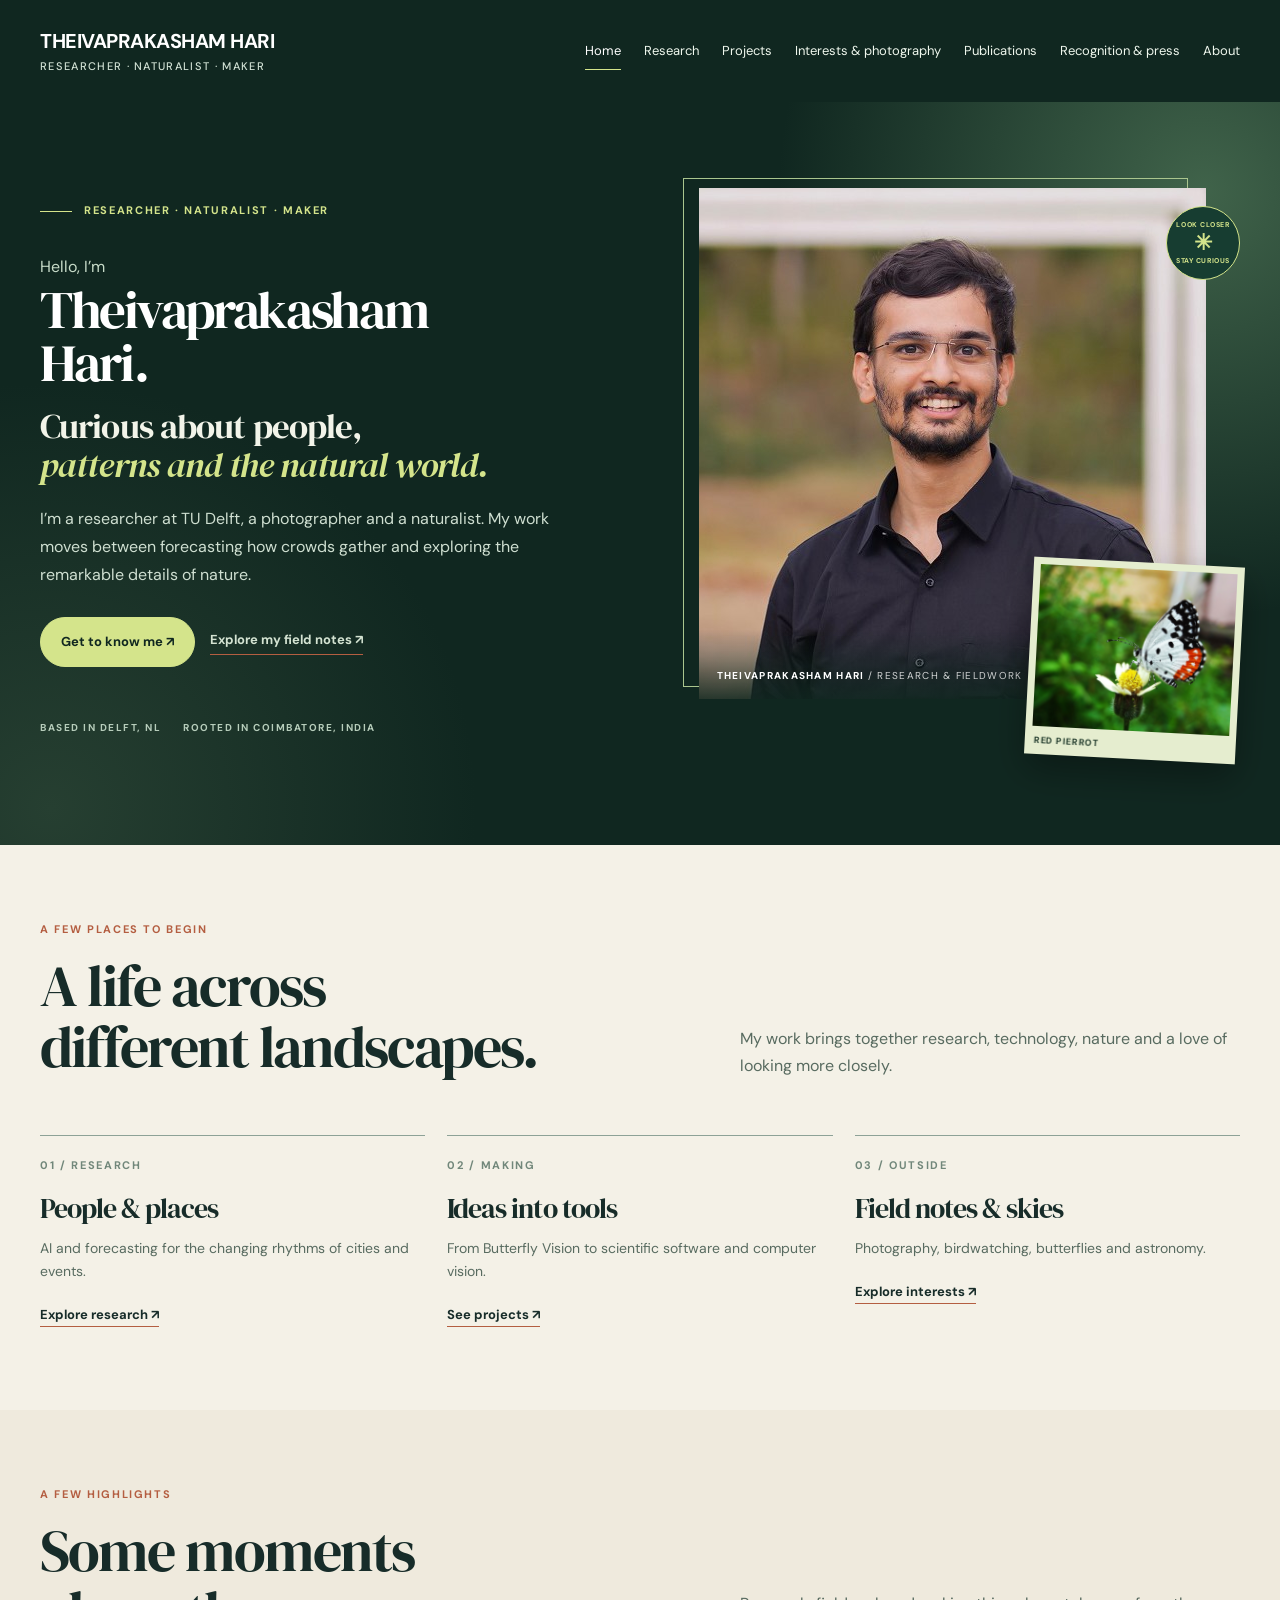
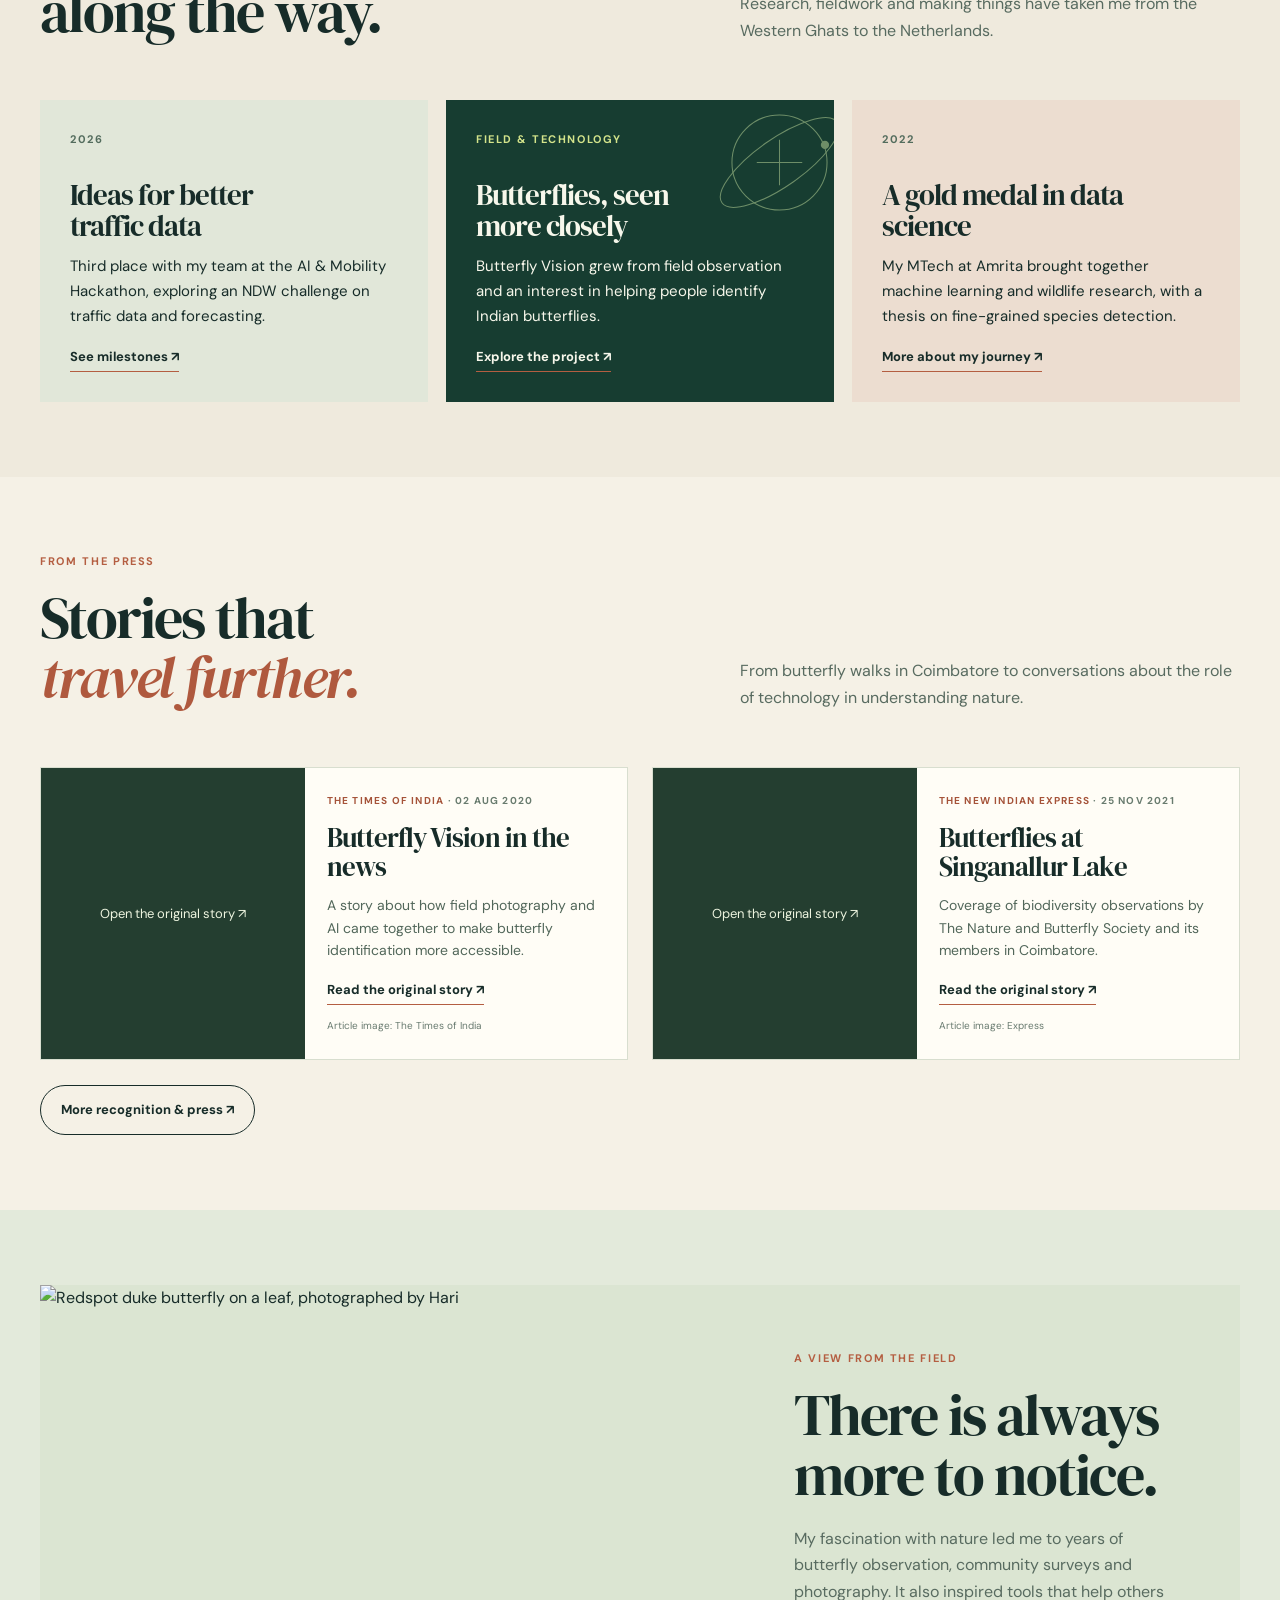
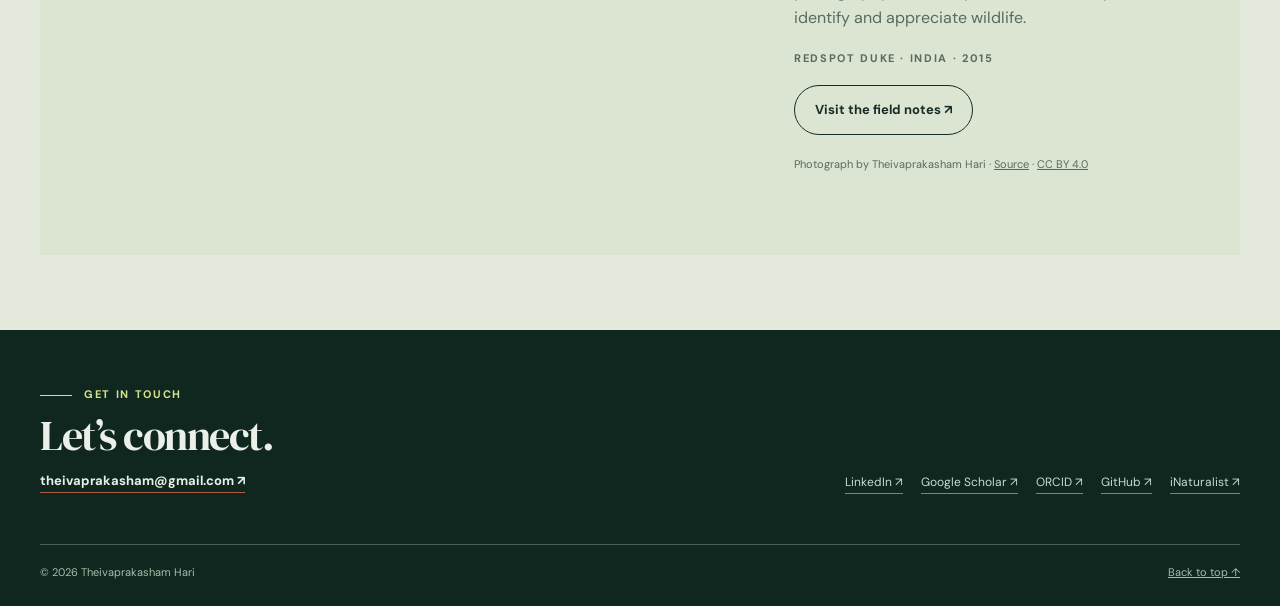
==== commit 48d050ed: "Refine homepage name and photo caption" ====
--- a/index.html
+++ b/index.html
@@ -1 +1 @@
-<!doctype html><html lang="en"><head><meta charset="utf-8"><meta name="viewport" content="width=device-width,initial-scale=1"><meta name="description" content="Theivaprakasham Hari’s personal portfolio: research, photography, nature, projects and publications."><meta name="theme-color" content="#102720"><title>Home | Theivaprakasham Hari</title><link rel="preconnect" href="https://fonts.googleapis.com"><link rel="preconnect" href="https://fonts.gstatic.com" crossorigin><link href="https://fonts.googleapis.com/css2?family=DM+Sans:wght@400;500;600;700&family=DM+Serif+Display:ital@0;1&display=swap" rel="stylesheet"><link rel="stylesheet" href="style.css?v=20261117-portrait"></head><body><a class="skip" href="#main">Skip to content</a><header class="top"><div class="wrap topline"><a class="brand" href="index.html?v=20261117-portrait">THEIVAPRAKASHAM HARI<small>Researcher · Naturalist · Maker</small></a><nav class="nav" aria-label="Main navigation"><a href="index.html?v=20261117-portrait" aria-current="page">Home</a><a href="research.html?v=20261117-portrait">Research</a><a href="projects.html?v=20261117-portrait">Projects</a><a href="interests.html?v=20261117-portrait">Interests & photography</a><a href="publications.html?v=20261117-portrait">Publications</a><a href="recognition.html?v=20261117-portrait">Recognition & press</a><a href="about.html?v=20261117-portrait">About</a></nav><details class="mobile"><summary>Menu</summary><nav aria-label="Mobile navigation"><a href="index.html?v=20261117-portrait" aria-current="page">Home</a><a href="research.html?v=20261117-portrait">Research</a><a href="projects.html?v=20261117-portrait">Projects</a><a href="interests.html?v=20261117-portrait">Interests & photography</a><a href="publications.html?v=20261117-portrait">Publications</a><a href="recognition.html?v=20261117-portrait">Recognition & press</a><a href="about.html?v=20261117-portrait">About</a></nav></details></div></header><main id="main"><section class="hero personal-hero"><div class="wrap hero-grid personal-grid"><div class="personal-intro"><div class="eyebrow">Researcher · Naturalist · Maker</div><p class="hero-prelude">Hello, I’m</p><h1 class="hero-title"><span>Theivaprakasham</span><br>Hari.</h1><p class="hero-statement">Curious about people,<br><em>patterns and the natural world.</em></p><p class="hero-description">I’m a researcher at TU Delft, a photographer and a naturalist. My work moves between forecasting how crowds gather and exploring the remarkable details of nature.</p><div class="hero-actions"><a class="button light" href="about.html?v=20261117-portrait">Get to know me ↗</a><a class="textlink" href="interests.html?v=20261117-portrait">Explore my field notes ↗</a></div><div class="personal-coordinates"><span>BASED IN DELFT, NL</span><span>ROOTED IN COIMBATORE, INDIA</span></div></div><div class="personal-visual"><div class="portrait-outline" aria-hidden="true"></div><figure class="hero-portrait"><img src="assets/theivaprakasham-hari.jpg" alt="Theivaprakasham Hari smiling outdoors" width="511" height="511"><figcaption>THEIVAPRAKASHAM HARI <span> /  RESEARCH &amp; FIELDWORK</span></figcaption></figure><figure class="butterfly-inset"><img src="assets/red-pierrot.jpg" alt="Red Pierrot butterfly photographed by Theivaprakasham Hari"><figcaption>FIELD NOTES <span> /  RED PIERROT</span></figcaption></figure><div class="hero-stamp" aria-hidden="true"><span>LOOK CLOSER</span><strong>✳</strong><span>STAY CURIOUS</span></div></div></div></section><section class="section"><div class="wrap"><div class="section-head"><div><div class="kicker">A few places to begin</div><h2>A life across<br>different landscapes.</h2></div><p>My work brings together research, technology, nature and a love of looking more closely.</p></div><div class="feature-grid"><article class="feature-card"><div class="meta">01 / Research</div><h3>People &amp; places</h3><p>AI and forecasting for the changing rhythms of cities and events.</p><a class="textlink" href="research.html?v=20261117-portrait">Explore research ↗</a></article><article class="feature-card"><div class="meta">02 / Making</div><h3>Ideas into tools</h3><p>From Butterfly Vision to scientific software and computer vision.</p><a class="textlink" href="projects.html?v=20261117-portrait">See projects ↗</a></article><article class="feature-card"><div class="meta">03 / Outside</div><h3>Field notes &amp; skies</h3><p>Photography, birdwatching, butterflies and astronomy.</p><a class="textlink" href="interests.html?v=20261117-portrait">Explore interests ↗</a></article></div></div></section><section class="section story-section"><div class="wrap"><div class="section-head"><div><div class="kicker">A few highlights</div><h2>Some moments<br>along the way.</h2></div><p>Research, fieldwork and making things have taken me from the Western Ghats to the Netherlands.</p></div><div class="story-grid"><article class="story-card"><span class="story-year">2026</span><h3>Ideas for better traffic data</h3><p>Third place with my team at the AI &amp; Mobility Hackathon, exploring an NDW challenge on traffic data and forecasting.</p><a class="textlink" href="recognition.html?v=20261117-portrait">See milestones ↗</a></article><article class="story-card story-card-feature"><svg class="orbit-sketch" viewBox="0 0 150 150" fill="none" aria-hidden="true"><circle cx="75" cy="75" r="46" stroke="currentColor" stroke-width="1"/><ellipse cx="75" cy="75" rx="68" ry="23" transform="rotate(-35 75 75)" stroke="currentColor" stroke-width="1"/><circle cx="119" cy="58" r="4" fill="currentColor"/><path d="M75 53v44M53 75h44" stroke="currentColor" stroke-width="1"/></svg><span class="story-year">Field &amp; technology</span><h3>Butterflies, seen more closely</h3><p>Butterfly Vision grew from field observation and an interest in helping people identify Indian butterflies.</p><a class="textlink" href="projects.html?v=20261117-portrait">Explore the project ↗</a></article><article class="story-card"><span class="story-year">2022</span><h3>A gold medal in data science</h3><p>My MTech at Amrita brought together machine learning and wildlife research, with a thesis on fine-grained species detection.</p><a class="textlink" href="about.html?v=20261117-portrait">More about my journey ↗</a></article></div></div></section><section class="section press-section"><div class="wrap"><div class="section-head"><div><div class="kicker">From the press</div><h2>Stories that<br><em>travel further.</em></h2></div><p>From butterfly walks in Coimbatore to conversations about the role of technology in understanding nature.</p></div><div class="press-cards"><article class="press-card"><a class="press-visual" href="https://timesofindia.indiatimes.com/education/news/students-ai-platform-identifies-butterflies-from-just-a-photo/articleshow/77314557.cms" aria-label="Open The Times of India story about Butterfly Vision"><span class="press-fallback">Open the original story ↗</span><img src="https://static.toiimg.com/thumb/msid-77314599,imgsize-165466,width-400,height-225,resizemode-4/amrita-vishwa-vidyapeetham.jpg" alt="Image from The Times of India story about Butterfly Vision" loading="lazy" onerror="this.hidden=true"></a><div class="press-copy"><div class="press-source">THE TIMES OF INDIA <span> · 02 AUG 2020</span></div><h3>Butterfly Vision in the news</h3><p>A story about how field photography and AI came together to make butterfly identification more accessible.</p><a class="textlink" href="https://timesofindia.indiatimes.com/education/news/students-ai-platform-identifies-butterflies-from-just-a-photo/articleshow/77314557.cms">Read the original story ↗</a><small>Article image: The Times of India</small></div></article><article class="press-card"><a class="press-visual" href="https://www.newindianexpress.com/states/tamil-nadu/2021/Nov/25/coimbatores-singanallur-lake-is-a-cosy-nesting-ground-for-butterflies-2387748.html" aria-label="Open The New Indian Express story about Singanallur Lake"><span class="press-fallback">Open the original story ↗</span><img src="https://cf-images.assettype.com/TNIE%2Fimport%2F2021%2F11%2F25%2Foriginal%2FPicture_of_large_Oakblue.jpg?auto=format%2Ccompress&amp;fit=max&amp;w=480" alt="Large Oakblue butterfly from The New Indian Express article" loading="lazy" onerror="this.hidden=true"></a><div class="press-copy"><div class="press-source">THE NEW INDIAN EXPRESS <span> · 25 NOV 2021</span></div><h3>Butterflies at Singanallur Lake</h3><p>Coverage of biodiversity observations by The Nature and Butterfly Society and its members in Coimbatore.</p><a class="textlink" href="https://www.newindianexpress.com/states/tamil-nadu/2021/Nov/25/coimbatores-singanallur-lake-is-a-cosy-nesting-ground-for-butterflies-2387748.html">Read the original story ↗</a><small>Article image: Express</small></div></article></div><div class="press-more"><a class="button" href="recognition.html?v=20261117-portrait">More recognition &amp; press ↗</a></div></div></section><section class="section alt"><div class="wrap image-band"><figure><img src="https://upload.wikimedia.org/wikipedia/commons/thumb/1/16/Dophla_evelina_424450911.jpg/960px-Dophla_evelina_424450911.jpg" alt="Redspot duke butterfly on a leaf, photographed by Hari" loading="lazy"></figure><div class="image-copy"><div class="kicker">A view from the field</div><h2>There is always<br>more to notice.</h2><p>My fascination with nature led me to years of butterfly observation, community surveys and photography. It also inspired tools that help others identify and appreciate wildlife.</p><p class="meta">Redspot duke · India · 2015</p><div><a class="button" href="interests.html?v=20261117-portrait">Visit the field notes ↗</a></div><p style="font-size:11px;margin-top:20px">Photograph by Theivaprakasham Hari · <a href="https://commons.wikimedia.org/wiki/File:Dophla_evelina_424450911.jpg">Source</a> · <a href="https://creativecommons.org/licenses/by/4.0/">CC BY 4.0</a></p></div></div></section><script>({ '#work':'research.html', '#biodiversity':'interests.html', '#publications':'publications.html', '#about':'about.html' })[location.hash] && location.replace(({ '#work':'research.html', '#biodiversity':'interests.html', '#publications':'publications.html', '#about':'about.html' })[location.hash]);</script></main><footer class="footer"><div class="wrap"><div class="footer-grid"><div><div class="eyebrow">Get in touch</div><h2>Let’s connect.</h2><a class="textlink" href="mailto:theivaprakasham@gmail.com">theivaprakasham@gmail.com ↗</a></div><div class="footer-nav"><a href="https://www.linkedin.com/in/theivaprakasham">LinkedIn ↗</a><a href="https://scholar.google.com/citations?user=qVr1HmcAAAAJ">Google Scholar ↗</a><a href="https://orcid.org/0000-0002-0603-8830">ORCID ↗</a><a href="https://github.com/theivaprakashamh">GitHub ↗</a><a href="https://www.inaturalist.org/users/theivaprakashamhari">iNaturalist ↗</a></div></div><div class="footnote"><span>© 2026 Theivaprakasham Hari</span><a href="#main">Back to top ↑</a></div></div></footer><script defer src="butterfly.js?v=20261117-portrait"></script></body></html>+<!doctype html><html lang="en"><head><meta charset="utf-8"><meta name="viewport" content="width=device-width,initial-scale=1"><meta name="description" content="Theivaprakasham Hari’s personal portfolio: research, photography, nature, projects and publications."><meta name="theme-color" content="#102720"><title>Home | Theivaprakasham Hari</title><link rel="preconnect" href="https://fonts.googleapis.com"><link rel="preconnect" href="https://fonts.gstatic.com" crossorigin><link href="https://fonts.googleapis.com/css2?family=DM+Sans:wght@400;500;600;700&family=DM+Serif+Display:ital@0;1&display=swap" rel="stylesheet"><link rel="stylesheet" href="style.css?v=20261117-name"></head><body><a class="skip" href="#main">Skip to content</a><header class="top"><div class="wrap topline"><a class="brand" href="index.html?v=20261117-name">THEIVAPRAKASHAM HARI<small>Researcher · Naturalist · Maker</small></a><nav class="nav" aria-label="Main navigation"><a href="index.html?v=20261117-name" aria-current="page">Home</a><a href="research.html?v=20261117-name">Research</a><a href="projects.html?v=20261117-name">Projects</a><a href="interests.html?v=20261117-name">Interests & photography</a><a href="publications.html?v=20261117-name">Publications</a><a href="recognition.html?v=20261117-name">Recognition & press</a><a href="about.html?v=20261117-name">About</a></nav><details class="mobile"><summary>Menu</summary><nav aria-label="Mobile navigation"><a href="index.html?v=20261117-name" aria-current="page">Home</a><a href="research.html?v=20261117-name">Research</a><a href="projects.html?v=20261117-name">Projects</a><a href="interests.html?v=20261117-name">Interests & photography</a><a href="publications.html?v=20261117-name">Publications</a><a href="recognition.html?v=20261117-name">Recognition & press</a><a href="about.html?v=20261117-name">About</a></nav></details></div></header><main id="main"><section class="hero personal-hero"><div class="wrap hero-grid personal-grid"><div class="personal-intro"><div class="eyebrow">Researcher · Naturalist · Maker</div><p class="hero-prelude">Hello, I’m</p><h1 class="hero-title"><span>Theivaprakasham</span><br>Hari.</h1><p class="hero-statement">Curious about people,<br><em>patterns and the natural world.</em></p><p class="hero-description">I’m a researcher at TU Delft, a photographer and a naturalist. My work moves between forecasting how crowds gather and exploring the remarkable details of nature.</p><div class="hero-actions"><a class="button light" href="about.html?v=20261117-name">Get to know me ↗</a><a class="textlink" href="interests.html?v=20261117-name">Explore my field notes ↗</a></div><div class="personal-coordinates"><span>BASED IN DELFT, NL</span><span>ROOTED IN COIMBATORE, INDIA</span></div></div><div class="personal-visual"><div class="portrait-outline" aria-hidden="true"></div><figure class="hero-portrait"><img src="assets/theivaprakasham-hari.jpg" alt="Theivaprakasham Hari smiling outdoors" width="511" height="511"><figcaption>THEIVAPRAKASHAM HARI <span> /  RESEARCH &amp; FIELDWORK</span></figcaption></figure><figure class="butterfly-inset"><img src="assets/red-pierrot.jpg" alt="Red Pierrot butterfly photographed by Theivaprakasham Hari"><figcaption>RED PIERROT</figcaption></figure><div class="hero-stamp" aria-hidden="true"><span>LOOK CLOSER</span><strong>✳</strong><span>STAY CURIOUS</span></div></div></div></section><section class="section"><div class="wrap"><div class="section-head"><div><div class="kicker">A few places to begin</div><h2>A life across<br>different landscapes.</h2></div><p>My work brings together research, technology, nature and a love of looking more closely.</p></div><div class="feature-grid"><article class="feature-card"><div class="meta">01 / Research</div><h3>People &amp; places</h3><p>AI and forecasting for the changing rhythms of cities and events.</p><a class="textlink" href="research.html?v=20261117-name">Explore research ↗</a></article><article class="feature-card"><div class="meta">02 / Making</div><h3>Ideas into tools</h3><p>From Butterfly Vision to scientific software and computer vision.</p><a class="textlink" href="projects.html?v=20261117-name">See projects ↗</a></article><article class="feature-card"><div class="meta">03 / Outside</div><h3>Field notes &amp; skies</h3><p>Photography, birdwatching, butterflies and astronomy.</p><a class="textlink" href="interests.html?v=20261117-name">Explore interests ↗</a></article></div></div></section><section class="section story-section"><div class="wrap"><div class="section-head"><div><div class="kicker">A few highlights</div><h2>Some moments<br>along the way.</h2></div><p>Research, fieldwork and making things have taken me from the Western Ghats to the Netherlands.</p></div><div class="story-grid"><article class="story-card"><span class="story-year">2026</span><h3>Ideas for better traffic data</h3><p>Third place with my team at the AI &amp; Mobility Hackathon, exploring an NDW challenge on traffic data and forecasting.</p><a class="textlink" href="recognition.html?v=20261117-name">See milestones ↗</a></article><article class="story-card story-card-feature"><svg class="orbit-sketch" viewBox="0 0 150 150" fill="none" aria-hidden="true"><circle cx="75" cy="75" r="46" stroke="currentColor" stroke-width="1"/><ellipse cx="75" cy="75" rx="68" ry="23" transform="rotate(-35 75 75)" stroke="currentColor" stroke-width="1"/><circle cx="119" cy="58" r="4" fill="currentColor"/><path d="M75 53v44M53 75h44" stroke="currentColor" stroke-width="1"/></svg><span class="story-year">Field &amp; technology</span><h3>Butterflies, seen more closely</h3><p>Butterfly Vision grew from field observation and an interest in helping people identify Indian butterflies.</p><a class="textlink" href="projects.html?v=20261117-name">Explore the project ↗</a></article><article class="story-card"><span class="story-year">2022</span><h3>A gold medal in data science</h3><p>My MTech at Amrita brought together machine learning and wildlife research, with a thesis on fine-grained species detection.</p><a class="textlink" href="about.html?v=20261117-name">More about my journey ↗</a></article></div></div></section><section class="section press-section"><div class="wrap"><div class="section-head"><div><div class="kicker">From the press</div><h2>Stories that<br><em>travel further.</em></h2></div><p>From butterfly walks in Coimbatore to conversations about the role of technology in understanding nature.</p></div><div class="press-cards"><article class="press-card"><a class="press-visual" href="https://timesofindia.indiatimes.com/education/news/students-ai-platform-identifies-butterflies-from-just-a-photo/articleshow/77314557.cms" aria-label="Open The Times of India story about Butterfly Vision"><span class="press-fallback">Open the original story ↗</span><img src="https://static.toiimg.com/thumb/msid-77314599,imgsize-165466,width-400,height-225,resizemode-4/amrita-vishwa-vidyapeetham.jpg" alt="Image from The Times of India story about Butterfly Vision" loading="lazy" onerror="this.hidden=true"></a><div class="press-copy"><div class="press-source">THE TIMES OF INDIA <span> · 02 AUG 2020</span></div><h3>Butterfly Vision in the news</h3><p>A story about how field photography and AI came together to make butterfly identification more accessible.</p><a class="textlink" href="https://timesofindia.indiatimes.com/education/news/students-ai-platform-identifies-butterflies-from-just-a-photo/articleshow/77314557.cms">Read the original story ↗</a><small>Article image: The Times of India</small></div></article><article class="press-card"><a class="press-visual" href="https://www.newindianexpress.com/states/tamil-nadu/2021/Nov/25/coimbatores-singanallur-lake-is-a-cosy-nesting-ground-for-butterflies-2387748.html" aria-label="Open The New Indian Express story about Singanallur Lake"><span class="press-fallback">Open the original story ↗</span><img src="https://cf-images.assettype.com/TNIE%2Fimport%2F2021%2F11%2F25%2Foriginal%2FPicture_of_large_Oakblue.jpg?auto=format%2Ccompress&amp;fit=max&amp;w=480" alt="Large Oakblue butterfly from The New Indian Express article" loading="lazy" onerror="this.hidden=true"></a><div class="press-copy"><div class="press-source">THE NEW INDIAN EXPRESS <span> · 25 NOV 2021</span></div><h3>Butterflies at Singanallur Lake</h3><p>Coverage of biodiversity observations by The Nature and Butterfly Society and its members in Coimbatore.</p><a class="textlink" href="https://www.newindianexpress.com/states/tamil-nadu/2021/Nov/25/coimbatores-singanallur-lake-is-a-cosy-nesting-ground-for-butterflies-2387748.html">Read the original story ↗</a><small>Article image: Express</small></div></article></div><div class="press-more"><a class="button" href="recognition.html?v=20261117-name">More recognition &amp; press ↗</a></div></div></section><section class="section alt"><div class="wrap image-band"><figure><img src="https://upload.wikimedia.org/wikipedia/commons/thumb/1/16/Dophla_evelina_424450911.jpg/960px-Dophla_evelina_424450911.jpg" alt="Redspot duke butterfly on a leaf, photographed by Hari" loading="lazy"></figure><div class="image-copy"><div class="kicker">A view from the field</div><h2>There is always<br>more to notice.</h2><p>My fascination with nature led me to years of butterfly observation, community surveys and photography. It also inspired tools that help others identify and appreciate wildlife.</p><p class="meta">Redspot duke · India · 2015</p><div><a class="button" href="interests.html?v=20261117-name">Visit the field notes ↗</a></div><p style="font-size:11px;margin-top:20px">Photograph by Theivaprakasham Hari · <a href="https://commons.wikimedia.org/wiki/File:Dophla_evelina_424450911.jpg">Source</a> · <a href="https://creativecommons.org/licenses/by/4.0/">CC BY 4.0</a></p></div></div></section><script>({ '#work':'research.html', '#biodiversity':'interests.html', '#publications':'publications.html', '#about':'about.html' })[location.hash] && location.replace(({ '#work':'research.html', '#biodiversity':'interests.html', '#publications':'publications.html', '#about':'about.html' })[location.hash]);</script></main><footer class="footer"><div class="wrap"><div class="footer-grid"><div><div class="eyebrow">Get in touch</div><h2>Let’s connect.</h2><a class="textlink" href="mailto:theivaprakasham@gmail.com">theivaprakasham@gmail.com ↗</a></div><div class="footer-nav"><a href="https://www.linkedin.com/in/theivaprakasham">LinkedIn ↗</a><a href="https://scholar.google.com/citations?user=qVr1HmcAAAAJ">Google Scholar ↗</a><a href="https://orcid.org/0000-0002-0603-8830">ORCID ↗</a><a href="https://github.com/theivaprakashamh">GitHub ↗</a><a href="https://www.inaturalist.org/users/theivaprakashamhari">iNaturalist ↗</a></div></div><div class="footnote"><span>© 2026 Theivaprakasham Hari</span><a href="#main">Back to top ↑</a></div></div></footer><script defer src="butterfly.js?v=20261117-name"></script></body></html>
--- a/style.css
+++ b/style.css
@@ -83,3 +83,9 @@
 @media(max-width:540px){.personal-grid{padding-top:46px;padding-bottom:60px}.personal-intro .hero-title span{font-size:clamp(1.85rem,8.7vw,2.9rem)}.personal-intro .hero-title{font-size:58px}.personal-intro .hero-statement{font-size:28px}.personal-visual{padding:10px 20px 52px 0}.portrait-outline{inset:0 35px 62px -8px}.hero-stamp{width:62px;height:62px;font-size:6px}.hero-stamp strong{font-size:18px}.butterfly-inset{width:43%}.press-cards{grid-template-columns:1fr}.press-card{grid-template-columns:1fr 1.1fr;min-height:205px}.press-visual{min-height:205px}.press-copy{min-height:205px;padding:18px 15px}.press-copy h3{font-size:22px}.press-copy p{font-size:13px}.press-source{font-size:9px;line-height:1.4}}
 @media(max-width:370px){.press-card{grid-template-columns:1fr}.press-visual{min-height:170px}}
 @media(prefers-reduced-motion:reduce){.hero-portrait img,.hero-stamp{animation:none}.press-card,.press-visual img{transition:none}.press-card:hover,.press-card:focus-within,.press-card:hover .press-visual img{transform:none}}
+
+/* Keep both parts of the name the same size at every screen width. */
+.personal-intro .hero-title{font-size:clamp(2.05rem,4.15vw,4.4rem)}
+.personal-intro .hero-title span{font-size:inherit}
+@media(max-width:850px){.personal-intro .hero-title{font-size:clamp(2.05rem,6.7vw,4.1rem)}.personal-intro .hero-title span{font-size:inherit}}
+@media(max-width:540px){.personal-intro .hero-title{font-size:clamp(1.75rem,8vw,2.9rem)}.personal-intro .hero-title span{font-size:inherit}}
